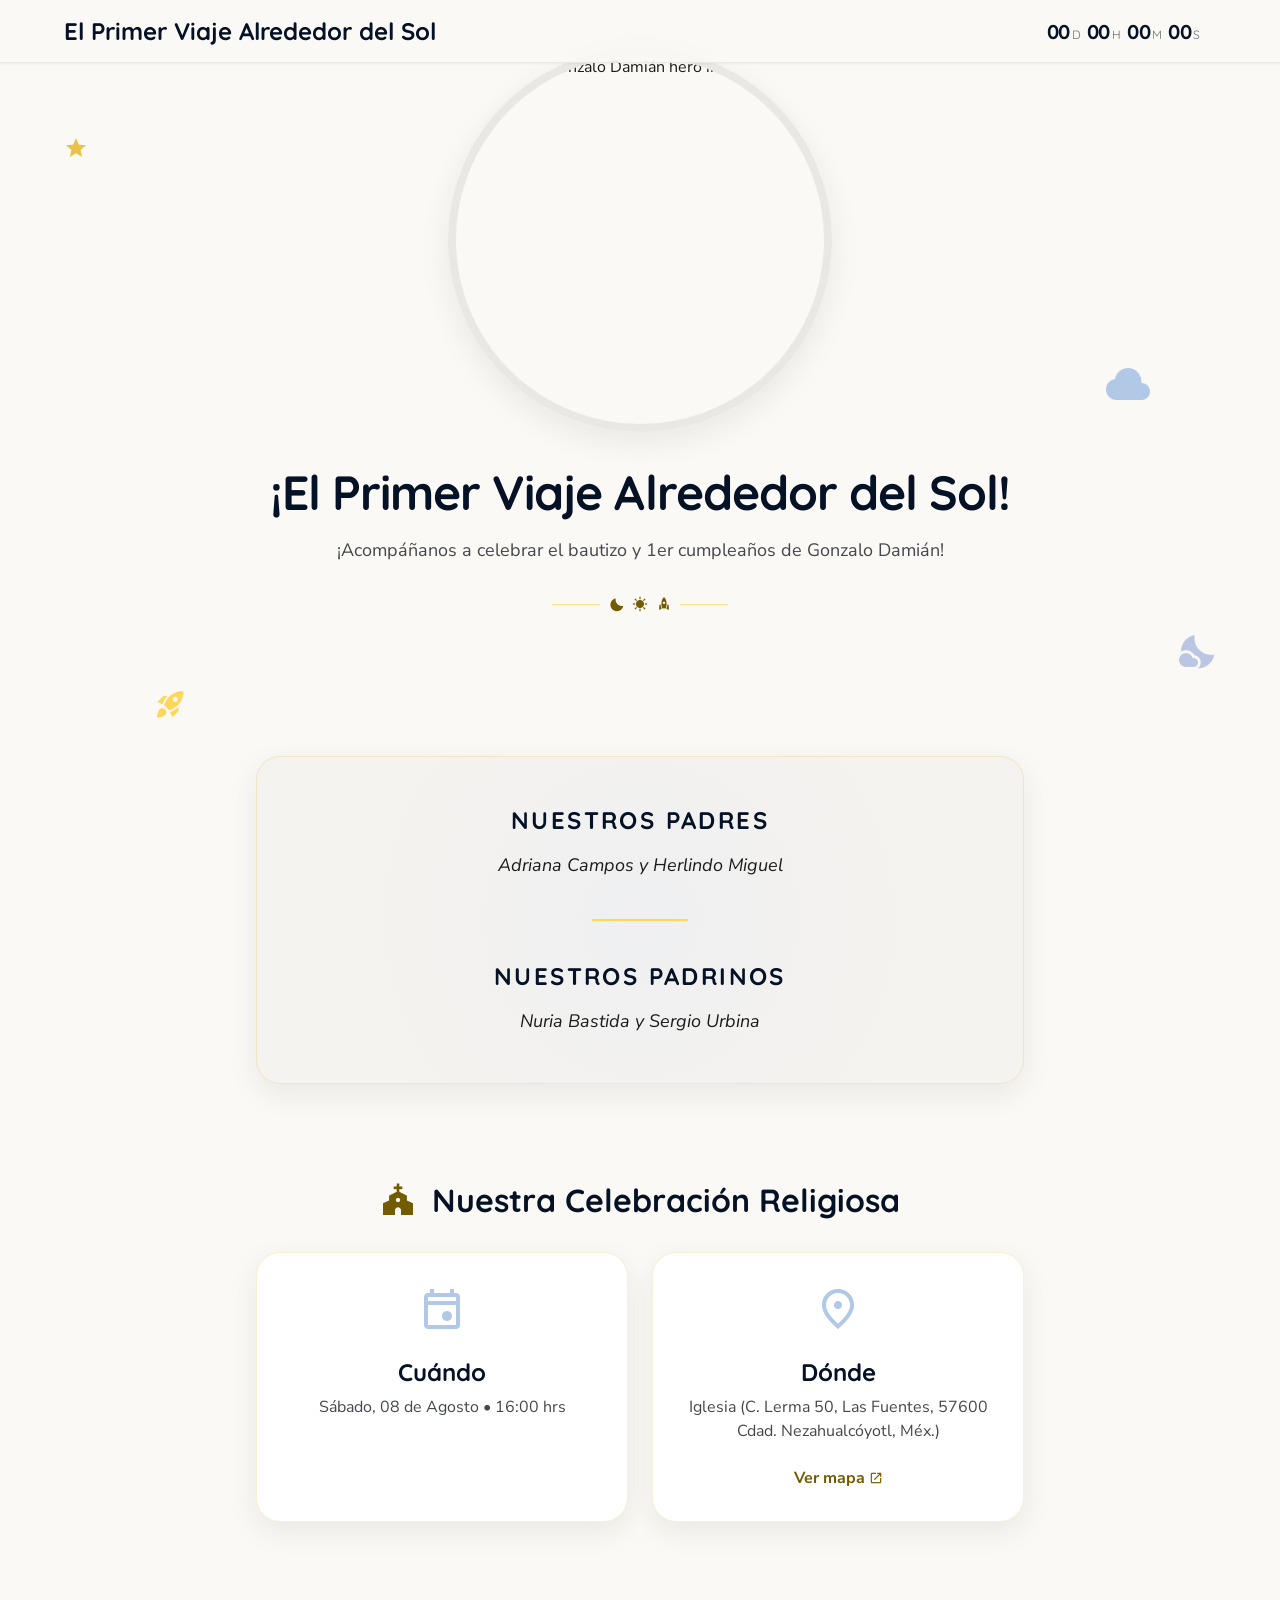
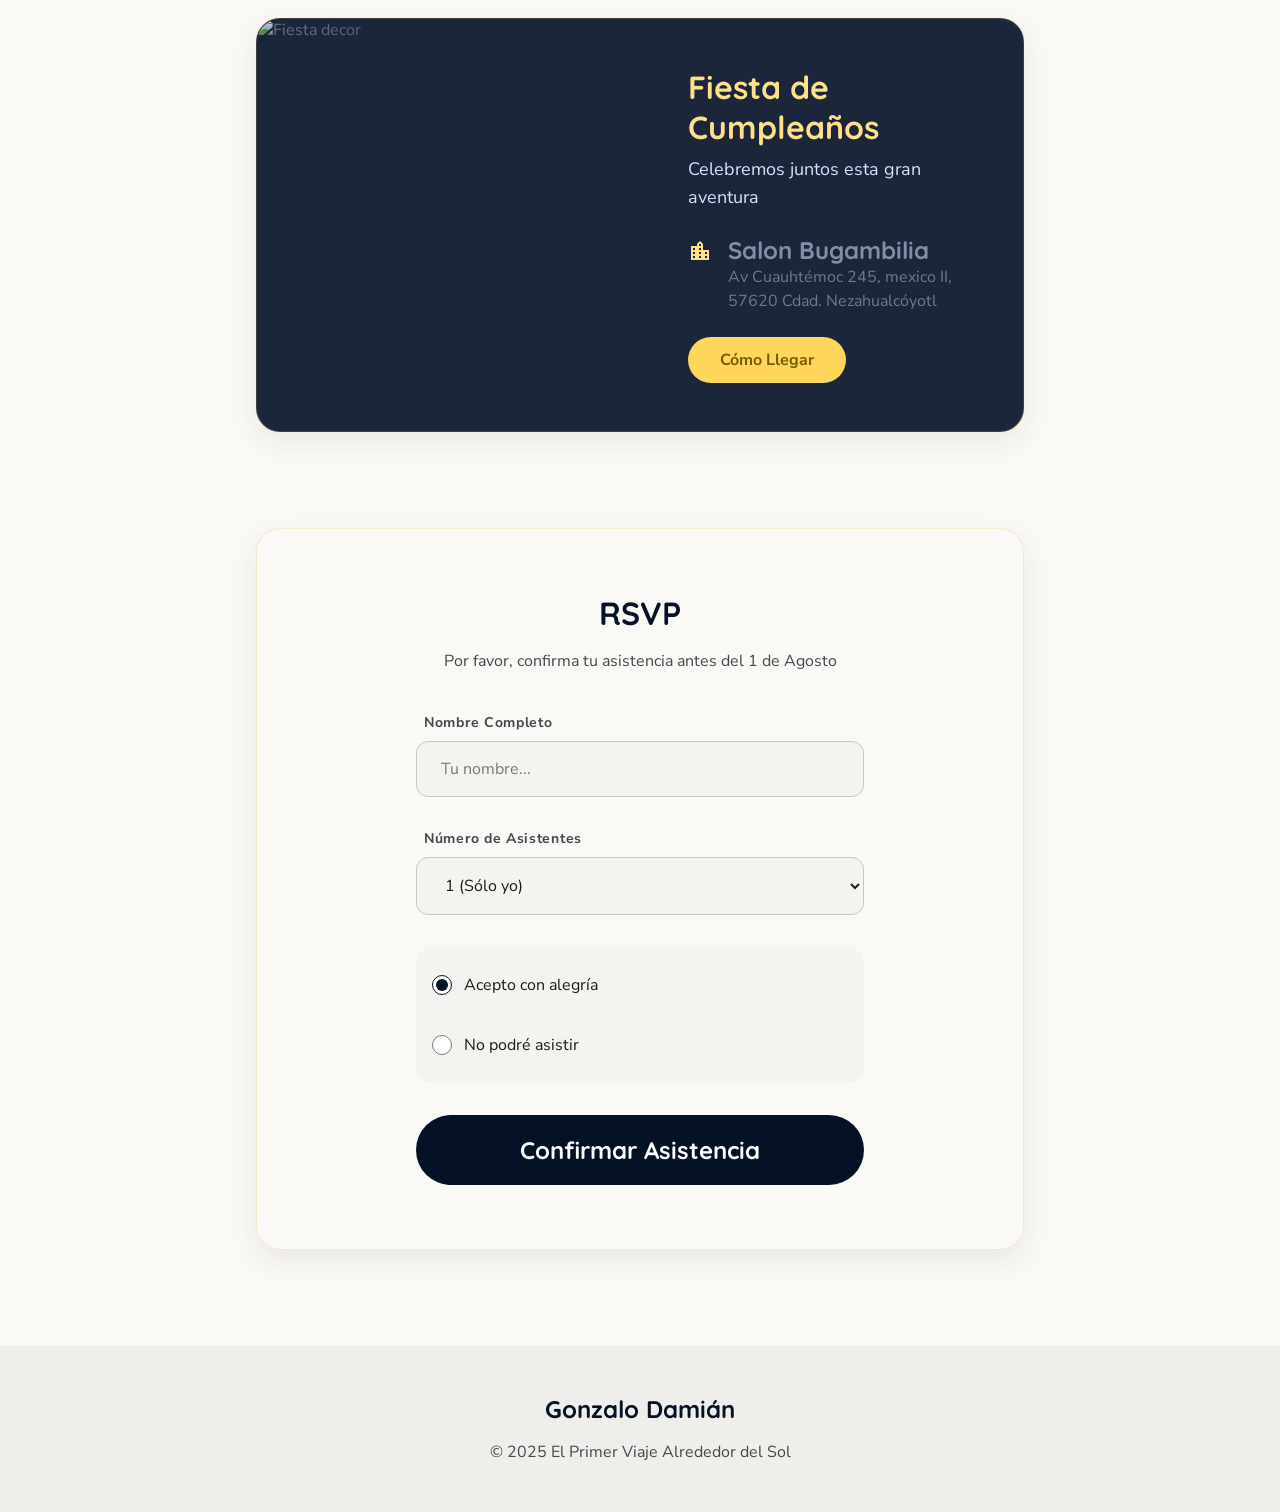
==== design/code.html @ 078d6db0 "Phase 1" ====
<!DOCTYPE html><html class="light" lang="es" style=""><head>
<meta charset="utf-8">
<meta content="width=device-width, initial-scale=1.0" name="viewport">
<title>El Primer Viaje Alrededor del Sol - Gonzalo Damián</title>
<!-- Fonts -->
<link href="https://fonts.googleapis.com" rel="preconnect">
<link crossorigin="" href="https://fonts.gstatic.com" rel="preconnect">
<link href="https://fonts.googleapis.com/css2?family=Quicksand:wght@300..700&amp;family=Nunito+Sans:ital,opsz,wght@0,6..12,200..1000;1,6..12,200..1000&amp;display=swap" rel="stylesheet">
<link href="https://fonts.googleapis.com/css2?family=Material+Symbols+Outlined:wght,FILL@100..700,0..1&amp;display=swap" rel="stylesheet">
<style class="">:root {--color-error: #ba1a1a; --color-on-tertiary-container: #798fab; --color-on-tertiary: #ffffff; --color-on-secondary-container: #745c00; --color-surface: #fbf9f5; --color-on-surface: #1b1c1a; --color-surface-variant: #e4e2de; --color-background: #fbf9f5; --color-surface-tint: #545e76; --color-on-tertiary-fixed-variant: #334861; --color-on-secondary-fixed-variant: #574500; --color-surface-container-lowest: #ffffff; --color-surface-bright: #fbf9f5; --color-secondary: #735c00; --color-surface-container-highest: #e4e2de; --color-surface-container-high: #eae8e4; --color-primary-fixed-dim: #bbc6e2; --color-outline: #75777d; --color-on-primary-container: #828da7; --color-outline-variant: #c5c6cd; --color-on-primary-fixed: #101b30; --color-on-primary: #ffffff; --color-inverse-primary: #bbc6e2; --color-on-secondary-fixed: #241a00; --color-on-secondary: #ffffff; --color-error-container: #ffdad6; --color-primary-fixed: #d7e2ff; --color-surface-container-low: #f5f3ef; --color-inverse-surface: #30312e; --color-secondary-fixed-dim: #e9c349; --color-on-primary-fixed-variant: #3c475d; --color-on-error: #ffffff; --color-surface-container: #efeeea; --color-on-error-container: #93000a; --color-on-background: #1b1c1a; --color-tertiary-container: #0f273f; --color-on-tertiary-fixed: #031d34; --color-on-surface-variant: #45474d; --color-inverse-on-surface: #f2f0ed; --color-surface-dim: #dbdad6; --color-primary: #051125; --color-secondary-fixed: #ffe088; --color-tertiary-fixed-dim: #b2c8e7; --color-tertiary-fixed: #d1e4ff; --color-tertiary: #001225; --color-secondary-container: #fed65b; --color-primary-container: #1b263b; --radius-default: 0.25rem; --radius-lg: 0.5rem; --radius-xl: 0.75rem; --radius-full: 9999px; --spacing-unit: 8px; --spacing-stack-gap: 16px; --spacing-gutter: 24px; --spacing-container-padding-mobile: 24px; --spacing-container-padding-desktop: 64px; --font-label-md: "Nunito Sans", sans-serif; --font-headline-md: "Quicksand", sans-serif; --font-headline-sm: "Quicksand", sans-serif; --font-body-md: "Nunito Sans", sans-serif; --font-body-lg: "Nunito Sans", sans-serif; --font-headline-lg-mobile: "Quicksand", sans-serif; --font-headline-lg: "Quicksand", sans-serif; } * { box-sizing: border-box; margin: 0; padding: 0; } body { background-color: var(--color-background); color: var(--color-on-background); font-family: var(--font-body-md); overflow-x: hidden; -webkit-font-smoothing: antialiased; } ::selection { background-color: var(--color-primary-fixed); color: var(--color-on-primary-fixed); } .material-symbols-outlined { font-variation-settings: 'FILL' 0, 'wght' 400, 'GRAD' 0, 'opsz' 24; display: inline-block; } h1, h2, h3, .font-headline-lg, .font-headline-md, .font-headline-sm { font-family: var(--font-headline-lg); font-weight: 700; } .text-primary { color: var(--color-primary); } .text-secondary { color: var(--color-secondary); } .text-on-surface-variant { color: var(--color-on-surface-variant); } .text-on-surface { color: var(--color-on-surface); } .font-label-md { font-family: var(--font-label-md); font-weight: 700; font-size: 14px; line-height: 20px; letter-spacing: 0.05em; } .font-body-lg { font-size: 18px; line-height: 28px; } .font-body-md { font-size: 16px; line-height: 24px; } .container { max-w: 7xl; margin: 0 auto; padding: 0 var(--spacing-container-padding-mobile); } @media (min-width: 768px) { .container { padding: 0 var(--spacing-container-padding-desktop); } } .max-w-4xl { max-width: 56rem; margin: 0 auto; } nav { position: fixed; top: 0; width: 100%; z-index: 50; background-color: rgba(251, 249, 245, 0.8); backdrop-filter: blur(12px); border-bottom: 1px solid rgba(197, 198, 205, 0.3); box-shadow: 0 1px 2px 0 rgba(0, 0, 0, 0.05); } .nav-content { display: flex; flex-direction: column; justify-content: space-between; align-items: center; padding: 12px 16px; gap: 12px; } @media (min-width: 768px) { .nav-content { flex-direction: row; padding: 16px var(--spacing-container-padding-desktop); } } .nav-title { font-size: 16px; text-align: center; width: 100%; white-space: nowrap; overflow: hidden; text-overflow: ellipsis; } @media (min-width: 768px) { .nav-title { font-size: 24px; text-align: left; width: auto; } } .nav-actions { display: flex; align-items: center; justify-content: center; width: 100%; gap: 16px; } @media (min-width: 768px) { .nav-actions { width: auto; justify-content: flex-end; } } #compact-timer { display: flex; align-items: center; gap: 6px; color: var(--color-primary); font-family: var(--font-headline-md); letter-spacing: -0.02em; } @media (min-width: 768px) #compact-timer { gap: 12px; } .timer-unit { display: flex; align-items: baseline; gap: 2px; } .timer-num { font-size: 16px; font-weight: 700; } .timer-label { font-size: 10px; text-transform: uppercase; opacity: 0.6; } @media (min-width: 768px) { .timer-num { font-size: 20px; } .timer-label { font-size: 12px; } } .btn-confirm { background-color: var(--color-primary); color: var(--color-on-primary); padding: 8px 16px; border-radius: var(--radius-full); text-decoration: none; font-size: 11px; transition: all 0.2s; cursor: pointer; border: none; display: inline-flex; align-items: center; justify-content: center; white-space: nowrap; } .btn-confirm:hover { opacity: 0.9; } .btn-confirm:active { transform: scale(0.95); } @media (min-width: 768px) { .btn-confirm { padding: 8px 24px; font-size: 14px; } } main { position: relative; z-index: 10; padding-top: 112px; padding-bottom: 64px; display: flex; flex-direction: column; gap: 64px; } @media (min-width: 768px) { main { padding-top: 96px; gap: 96px; } } .decor-container { position: fixed; inset: 0; pointer-events: none; z-index: 0; overflow: hidden; } .star-float { position: absolute; animation: float 6s ease-in-out infinite; } @keyframes float { 0%, 100% { transform: translateY(0px) rotate(0deg); } 50% { transform: translateY(-20px) rotate(10deg); } } .stagger-1 { animation-delay: 0s; } .stagger-2 { animation-delay: 2s; } .stagger-3 { animation-delay: 4s; } .invitation-card { border: 1px solid rgba(212, 175, 55, 0.2); box-shadow: 0 10px 30px rgba(27, 38, 59, 0.08); border-radius: 24px; } .watercolor-wash { position: absolute; inset: 0; background-image: radial-gradient(circle at 50% 50%, rgba(215, 226, 255, 0.2) 0%, transparent 70%); pointer-events: none; } #hero { display: flex; flex-direction: column; align-items: center; text-align: center; gap: 24px; padding: 32px 0; } @media (min-width: 768px) { #hero { gap: 32px; padding: 48px 0; } } .hero-image { position: relative; width: 224px; height: 224px; border-radius: var(--radius-full); overflow: hidden; border: 6px solid var(--color-surface-container-high); } @media (min-width: 768px) { .hero-image { width: 384px; height: 384px; border-width: 8px; } } .hero-image img { width: 100%; height: 100%; object-fit: cover; } .hero-text { display: flex; flex-direction: column; gap: 12px; padding: 0 8px; } @media (min-width: 768px) { .hero-text { gap: 16px; } } .hero-title { font-size: 32px; line-height: 40px; letter-spacing: -0.02em; } @media (min-width: 768px) { .hero-title { font-size: 48px; line-height: 56px; } } .hero-subtitle { max-width: 42rem; margin: 0 auto; } .hero-divider { display: flex; align-items: center; gap: 8px; color: var(--color-secondary); } .divider-line { width: 32px; height: 1px; background-color: var(--color-secondary-fixed); } @media (min-width: 768px) { .divider-line { width: 48px; } } #honor { background-color: var(--color-surface-container-low); padding: 32px; text-align: center; position: relative; overflow: hidden; display: flex; flex-direction: column; gap: 32px; } @media (min-width: 768px) { #honor { padding: 48px; gap: 40px; } } .honor-content { position: relative; z-index: 10; display: flex; flex-direction: column; gap: 32px; } @media (min-width: 768px) { .honor-content { gap: 40px; } } .honor-group { display: flex; flex-direction: column; gap: 12px; } @media (min-width: 768px) { .honor-group { gap: 16px; } } .honor-title { font-size: 20px; text-transform: uppercase; letter-spacing: 0.1em; color: var(--color-primary); } @media (min-width: 768px) { .honor-title { font-size: 24px; } } .honor-names { font-style: italic; } .honor-separator { width: 64px; height: 2px; background-color: var(--color-secondary-container); margin: 0 auto; border-radius: var(--radius-full); } @media (min-width: 768px) { .honor-separator { width: 96px; } } #bautismo { display: flex; flex-direction: column; gap: 24px; } @media (min-width: 768px) { #bautismo { gap: 32px; } } .section-header { display: flex; flex-direction: column; align-items: center; justify-content: center; gap: 8px; text-align: center; } @media (min-width: 768px) { .section-header { flex-direction: row; gap: 16px; } } .section-header h2 { font-size: 24px; color: var(--color-primary); } @media (min-width: 768px) { .section-header h2 { font-size: 32px; } } .cards-grid { display: grid; gap: 16px; } @media (min-width: 768px) { .cards-grid { grid-template-columns: repeat(2, 1fr); gap: var(--spacing-gutter); } } .event-card { background-color: #fff; padding: 24px; display: flex; flex-direction: column; align-items: center; text-align: center; gap: 16px; } @media (min-width: 768px) { .event-card { padding: 32px; gap: 24px; } } .event-icon { font-size: 36px; color: var(--color-tertiary-fixed-dim); } @media (min-width: 768px) { .event-icon { font-size: 48px; } } .event-details { display: flex; flex-direction: column; gap: 8px; } .event-title { font-size: 18px; color: var(--color-primary); } @media (min-width: 768px) { .event-title { font-size: 24px; } } .event-link { color: var(--color-secondary); font-weight: 700; text-decoration: none; display: inline-flex; align-items: center; gap: 4px; font-size: 14px; } .event-link:hover { text-decoration: underline; } @media (min-width: 768px) { .event-link { font-size: 16px; } } #fiesta { background-color: var(--color-primary-container); color: var(--color-on-primary-container); display: flex; flex-direction: column; min-height: 400px; overflow: hidden; } @media (min-width: 768px) { #fiesta { flex-direction: row; } } .party-image-container { width: 100%; min-height: 250px; position: relative; } @media (min-width: 768px) { .party-image-container { width: 50%; min-height: 300px; } } .party-image { position: absolute; inset: 0; width: 100%; height: 100%; object-fit: cover; opacity: 0.8; } .party-gradient { position: absolute; inset: 0; background: linear-gradient(to top, var(--color-primary-container), transparent); } @media (min-width: 768px) { .party-gradient { background: linear-gradient(to right, transparent, var(--color-primary-container)); } } .party-content { width: 100%; padding: 32px; display: flex; flex-direction: column; justify-content: center; gap: 24px; } @media (min-width: 768px) { .party-content { width: 50%; padding: 48px; } } .party-header { display: flex; flex-direction: column; gap: 8px; } .party-title { color: var(--color-secondary-fixed); font-size: 24px; } @media (min-width: 768px) { .party-title { font-size: 32px; } } .party-subtitle { color: var(--color-primary-fixed); } .party-location { display: flex; align-items: flex-start; gap: 16px; } .party-location-icon { margin-top: 4px; color: var(--color-secondary-fixed); } .party-location-name { font-size: 18px; font-family: var(--font-headline-sm); font-weight: 700; } @media (min-width: 768px) { .party-location-name { font-size: 24px; } } .party-location-address { font-size: 14px; opacity: 0.8; } @media (min-width: 768px) { .party-location-address { font-size: 16px; } } .btn-party { background-color: var(--color-secondary-container); color: var(--color-on-secondary-container); padding: 12px 24px; border-radius: var(--radius-full); font-family: var(--font-label-md); font-weight: 700; font-size: 14px; border: none; cursor: pointer; align-self: flex-start; transition: transform 0.2s; } @media (min-width: 768px) { .btn-party { padding: 12px 32px; } } .btn-party:hover { transform: scale(1.05); } #rsvp { background-color: var(--color-surface); padding: 24px; display: flex; flex-direction: column; gap: 32px; position: relative; } @media (min-width: 768px) { #rsvp { padding: 64px; gap: 40px; } } .rsvp-header { text-align: center; display: flex; flex-direction: column; gap: 12px; } @media (min-width: 768px) { .rsvp-header { gap: 16px; } } .rsvp-title { font-size: 24px; color: var(--color-primary); } @media (min-width: 768px) { .rsvp-title { font-size: 32px; } } .rsvp-form { max-width: 28rem; margin: 0 auto; width: 100%; display: flex; flex-direction: column; gap: 24px; } @media (min-width: 768px) { .rsvp-form { gap: 32px; } } .form-group { display: flex; flex-direction: column; gap: 8px; } .form-label { margin-left: 8px; color: var(--color-on-surface-variant); } .form-input, .form-select { width: 100%; background-color: var(--color-surface-container-low); border: 1px solid var(--color-outline-variant); border-radius: var(--radius-xl); padding: 12px 16px; min-height: 44px; font-family: inherit; font-size: 14px; outline: none; transition: all 0.2s; color: var(--color-on-surface); } @media (min-width: 768px) { .form-input, .form-select { padding: 16px 24px; font-size: 16px; } } .form-input:focus, .form-select:focus { border-color: transparent; box-shadow: 0 0 0 2px var(--color-primary); } .form-input::placeholder { color: var(--color-outline); } .radio-group { display: flex; flex-direction: column; gap: 12px; padding: 16px; background-color: var(--color-surface-container-low); border-radius: 16px; } @media (min-width: 768px) { .radio-group { gap: 16px; } } .radio-label { display: flex; align-items: center; gap: 12px; cursor: pointer; min-height: 44px; } .radio-input { width: 20px; height: 20px; accent-color: var(--color-primary); } .radio-text { color: var(--color-on-surface); transition: color 0.2s; } .radio-label:hover .radio-text { color: var(--color-primary); } .btn-submit { width: 100%; background-color: var(--color-primary); color: var(--color-on-primary); padding: 16px; min-height: 44px; border-radius: var(--radius-full); font-family: var(--font-headline-sm); font-weight: 700; font-size: 18px; border: none; cursor: pointer; transition: all 0.2s; } @media (min-width: 768px) { .btn-submit { padding: 20px; font-size: 24px; } } .btn-submit:hover { box-shadow: 0 10px 15px -3px rgba(0, 0, 0, 0.1), 0 4px 6px -2px rgba(0, 0, 0, 0.05); transform: translateY(-4px); } .btn-submit:active { transform: scale(0.95); } footer { width: 100%; padding: 32px var(--spacing-container-padding-mobile); margin-top: 64px; background-color: var(--color-surface-container); display: flex; flex-direction: column; align-items: center; gap: var(--spacing-stack-gap); } @media (min-width: 768px) { footer { padding: 48px var(--spacing-container-padding-desktop); margin-top: 96px; } } .footer-title { font-size: 20px; color: var(--color-primary); } @media (min-width: 768px) { .footer-title { font-size: 24px; } } .footer-text { color: var(--color-on-surface-variant); text-align: center; } .rsvp-response { display: flex; flex-direction: column; align-items: center; text-align: center; gap: 24px; padding: 32px 0; } .rsvp-response-icon-container { position: relative; } .rsvp-response-icon { font-size: 96px; color: var(--color-primary-fixed-dim); } .rsvp-response-check { position: absolute; bottom: -8px; right: -8px; background-color: var(--color-secondary-container); border-radius: 50%; padding: 8px; border: 4px solid var(--color-surface); box-shadow: 0 1px 2px rgba(0,0,0,0.05); display: flex; } .rsvp-response-title { color: var(--color-primary); font-size: 32px; } .rsvp-response-text { color: var(--color-on-surface-variant); max-width: 28rem; margin: 0 auto; } .rsvp-miss-icon-wrapper { width: 96px; height: 96px; background-color: rgba(178, 200, 231, 0.2); border-radius: 50%; display: flex; align-items: center; justify-content: center; } .rsvp-miss-icon { font-size: 60px; color: var(--color-tertiary-fixed-dim); }.btn-secondary { background-color: var(--color-secondary-container); color: var(--color-on-secondary-container); padding: 12px 24px; border-radius: var(--radius-full); font-family: var(--font-label-md); font-weight: 700; font-size: 14px; border: none; cursor: pointer; align-self: flex-start; transition: transform 0.2s; display: inline-flex; align-items: center; justify-content: center; text-decoration: none; } .btn-secondary:hover { transform: scale(1.05); opacity: 0.9; } @media (min-width: 768px) { .btn-secondary { padding: 12px 32px; font-size: 16px; } }</style>
</head>
<body>
<!-- Top Navigation Shell -->
<nav>
<div class="container nav-content">
<span class="nav-title font-headline-sm text-primary">El Primer Viaje Alrededor del Sol</span>
<div class="nav-actions">
<!-- Compact Countdown Timer in Header -->
<div id="compact-timer">
<div class="timer-unit">
<span class="timer-num" id="days">00</span><span class="timer-label">d</span>
</div>
<div class="timer-unit">
<span class="timer-num" id="hours">00</span><span class="timer-label">h</span>
</div>
<div class="timer-unit">
<span class="timer-num" id="minutes">00</span><span class="timer-label">m</span>
</div>
<div class="timer-unit">
<span class="timer-num" id="seconds">00</span><span class="timer-label">s</span>
</div>
</div>
<div>

</div>
</div>
</div>
</nav>
<!-- Floating Decor Elements -->
<div class="decor-container">
<span class="material-symbols-outlined star-float stagger-1" style="font-variation-settings: 'FILL' 1; color: var(--color-secondary-fixed-dim); font-size: 24px; top: 15%; left: 5%;">star</span>
<span class="material-symbols-outlined star-float stagger-2" style="font-variation-settings: 'FILL' 1; color: var(--color-tertiary-fixed-dim); font-size: 48px; top: 40%; right: 10%;">cloud</span>
<span class="material-symbols-outlined star-float stagger-3" style="font-variation-settings: 'FILL' 1; color: var(--color-secondary-container); font-size: 32px; bottom: 20%; left: 12%;">rocket_launch</span>
<span class="material-symbols-outlined star-float stagger-1" style="font-variation-settings: 'FILL' 1; color: var(--color-primary-fixed-dim); font-size: 40px; top: 70%; right: 5%;">nights_stay</span>
</div>
<main class="container max-w-4xl">
<!-- Hero Section -->
<section id="hero">
<div class="hero-image invitation-card">
<img alt="Gonzalo Damián hero image" src="https://lh3.googleusercontent.com/aida/[base64]">
</div>
<div class="hero-text">
<h1 class="hero-title text-primary">¡El Primer Viaje Alrededor del Sol!</h1>
<p class="hero-subtitle font-body-lg text-on-surface-variant">¡Acompáñanos a celebrar el bautizo y 1er cumpleaños de Gonzalo Damián!</p>
</div>
<div class="hero-divider">
<span class="divider-line"></span>
<span class="material-symbols-outlined" style="font-variation-settings: 'FILL' 1; font-size: 16px;">bedtime</span>
<span class="material-symbols-outlined" style="font-variation-settings: 'FILL' 1; font-size: 16px;">sunny</span>
<span class="material-symbols-outlined" style="font-variation-settings: 'FILL' 1; font-size: 16px;">rocket</span>
<span class="divider-line"></span>
</div>
</section>
<!-- Honor Section -->
<section class="invitation-card" id="honor">
<div class="watercolor-wash"></div>
<div class="honor-content">
<div class="honor-group">
<h2 class="honor-title font-headline-sm">Nuestros Padres</h2>
<p class="honor-names font-body-lg text-on-surface">Adriana Campos y Herlindo Miguel</p>
</div>
<div class="honor-separator"></div>
<div class="honor-group">
<h2 class="honor-title font-headline-sm">Nuestros Padrinos</h2>
<p class="honor-names font-body-lg text-on-surface">Nuria Bastida y Sergio Urbina</p>
</div>
</div>
</section>
<!-- Baptism Section -->
<section id="bautismo">
<div class="section-header">
<span class="material-symbols-outlined text-secondary" style="font-variation-settings: 'FILL' 1; font-size: 36px;">church</span>
<h2 class="font-headline-md">Nuestra Celebración Religiosa</h2>
</div>
<div class="cards-grid">
<div class="event-card invitation-card">
<span class="material-symbols-outlined event-icon">event</span>
<div class="event-details">
<h3 class="event-title font-headline-sm">Cuándo</h3>
<p class="font-body-md text-on-surface-variant">Sábado, 08 de Agosto • 16:00 hrs</p>
</div>
</div>
<div class="event-card invitation-card">
<span class="material-symbols-outlined event-icon">location_on</span>
<div class="event-details">
<h3 class="event-title font-headline-sm">Dónde</h3>
<p class="font-body-md text-on-surface-variant">Iglesia (C. Lerma 50, Las Fuentes, 57600 Cdad. Nezahualcóyotl, Méx.)</p>
</div>
<a class="event-link" href="https://maps.google.com" target="_blank">Ver mapa <span class="material-symbols-outlined" style="font-size: 14px;">open_in_new</span></a>
</div>
</div>
</section>
<!-- Party Section -->
<section class="invitation-card" id="fiesta">
<div class="party-image-container">
<img alt="Fiesta decor" class="party-image" src="https://lh3.googleusercontent.com/aida-public/[base64]">
<div class="party-gradient"></div>
</div>
<div class="party-content">
<div class="party-header">
<h2 class="party-title font-headline-md">Fiesta de Cumpleaños</h2>
<p class="party-subtitle font-body-lg">Celebremos juntos esta gran aventura</p>
</div>
<div class="party-location">
<span class="material-symbols-outlined party-location-icon">location_city</span>
<div>
<p class="party-location-name">Salon Bugambilia</p>
<p class="party-location-address font-body-md">Av Cuauhtémoc 245, mexico II, 57620 Cdad. Nezahualcóyotl</p>
</div>
</div>
<button class="btn-secondary" onclick="window.open('https://maps.google.com')">Cómo Llegar</button>
</div>
</section>
<!-- RSVP Section -->
<section class="invitation-card" id="rsvp">
<div class="rsvp-header">
<h2 class="rsvp-title font-headline-md">RSVP</h2>
<p class="font-body-md text-on-surface-variant">Por favor, confirma tu asistencia antes del 1 de Agosto</p>
</div>
<form class="rsvp-form" id="rsvp-form">
<div class="form-group">
<label class="form-label font-label-md">Nombre Completo</label>
<input class="form-input" placeholder="Tu nombre..." required="" type="text">
</div>
<div class="form-group">
<label class="form-label font-label-md">Número de Asistentes</label>
<select class="form-select">
<option>1 (Sólo yo)</option>
<option>2 Personas</option>
<option>3 Personas</option>
<option>4 Personas</option>
<option>5+ Personas</option>
</select>
</div>
<div class="radio-group">
<label class="radio-label">
<input checked="" class="radio-input" id="assist-yes" name="assist" type="radio">
<span class="radio-text font-body-md">Acepto con alegría</span>
</label>
<label class="radio-label">
<input class="radio-input" id="assist-no" name="assist" type="radio">
<span class="radio-text font-body-md">No podré asistir</span>
</label>
</div>
<button class="btn-submit" type="submit">Confirmar Asistencia</button>
</form>
</section>
</main>
<!-- Footer Shell -->
<footer>
<span class="footer-title font-headline-sm">Gonzalo Damián</span>
<p class="footer-text font-body-md">© 2025 El Primer Viaje Alrededor del Sol</p>
</footer>
<script>
        // Smooth scrolling for navigation links
        document.querySelectorAll('nav a[href^="#"]').forEach(anchor => {
            anchor.addEventListener('click', function (e) {
                const href = this.getAttribute('href');
                if (href !== '#') {
                    e.preventDefault();
                    document.querySelector(href).scrollIntoView({
                        behavior: 'smooth'
                    });
                }
            });
        });
    </script>
<script>
        document.addEventListener('DOMContentLoaded', () => {
            const targetDate = new Date('August 8, 2025 16:00:00').getTime();
            const daysEl = document.getElementById('days');
            const hoursEl = document.getElementById('hours');
            const minutesEl = document.getElementById('minutes');
            const secondsEl = document.getElementById('seconds');
            const timerContainer = document.getElementById('compact-timer');

            function updateCountdown() {
                const now = new Date().getTime();
                const distance = targetDate - now;

                if (distance < 0) {
                    clearInterval(timerInterval);
                    timerContainer.innerHTML = '<span style="font-size: 18px; font-weight: bold;">¡Llegó el día!</span>';
                    return;
                }

                const days = Math.floor(distance / (1000 * 60 * 60 * 24));
                const hours = Math.floor((distance % (1000 * 60 * 60 * 24)) / (1000 * 60 * 60));
                const minutes = Math.floor((distance % (1000 * 60 * 60)) / (1000 * 60));
                const seconds = Math.floor((distance % (1000 * 60)) / 1000);

                daysEl.innerText = days.toString().padStart(2, '0');
                hoursEl.innerText = hours.toString().padStart(2, '0');
                minutesEl.innerText = minutes.toString().padStart(2, '0');
                secondsEl.innerText = seconds.toString().padStart(2, '0');
            }

            updateCountdown();
            const timerInterval = setInterval(updateCountdown, 1000);
        });
    </script>
<script>
        document.getElementById('rsvp-form').addEventListener('submit', function(e) {
            e.preventDefault();
            const isAttending = document.getElementById('assist-yes').checked;
            const rsvpSection = document.getElementById('rsvp');

            if (isAttending) {
                rsvpSection.innerHTML = `
                    <div class="rsvp-response" style="animation: bounce 1s ease-in-out;">
                        <div class="rsvp-response-icon-container">
                            <span class="material-symbols-outlined rsvp-response-icon" style="font-variation-settings: 'FILL' 1;">nights_stay</span>
                            <div class="rsvp-response-check">
                                <span class="material-symbols-outlined" style="color: var(--color-on-secondary-container); font-weight: bold;">check</span>
                            </div>
                        </div>
                        <div style="display: flex; flex-direction: column; gap: 16px;">
                            <h2 class="rsvp-response-title font-headline-md">¡Confirmado!</h2>
                            <p class="rsvp-response-text font-body-lg">¡Estamos en la luna! Nos vemos bajo las estrellas para celebrar el bautizo y el primer añito de Gonzalo.</p>
                        </div>
                        <div style="display: flex; align-items: center; gap: 8px; color: var(--color-secondary); padding-top: 16px;">
                            <span style="width: 32px; height: 1px; background-color: var(--color-secondary-fixed);"></span>
                            <span class="material-symbols-outlined" style="font-variation-settings: 'FILL' 1; font-size: 14px;">rocket_launch</span>
                            <span style="width: 32px; height: 1px; background-color: var(--color-secondary-fixed);"></span>
                        </div>
                    </div>`;
            } else {
                rsvpSection.innerHTML = `
                    <div class="rsvp-response">
                        <div class="rsvp-miss-icon-wrapper">
                            <span class="material-symbols-outlined rsvp-miss-icon" style="font-variation-settings: 'FILL' 1;">nights_stay</span>
                        </div>
                        <div style="display: flex; flex-direction: column; gap: 16px;">
                            <h3 class="rsvp-response-title font-headline-md">¡Te extrañaremos!</h3>
                            <p class="rsvp-response-text font-body-lg">
                              Lamentamos que no puedas acompañar a Gonzalo en su primer viaje alrededor del sol, pero te sentiremos cerca. ¡Gracias por avisarnos!
                            </p>
                        </div>
                        <div style="padding-top: 16px;">
                            <div style="width: 64px; height: 2px; background-color: var(--color-secondary-fixed); margin: 0 auto; border-radius: var(--radius-full);"></div>
                        </div>
                    </div>`;
            }
            
            rsvpSection.scrollIntoView({ behavior: 'smooth', block: 'center' });
        });
    </script>








</body></html>
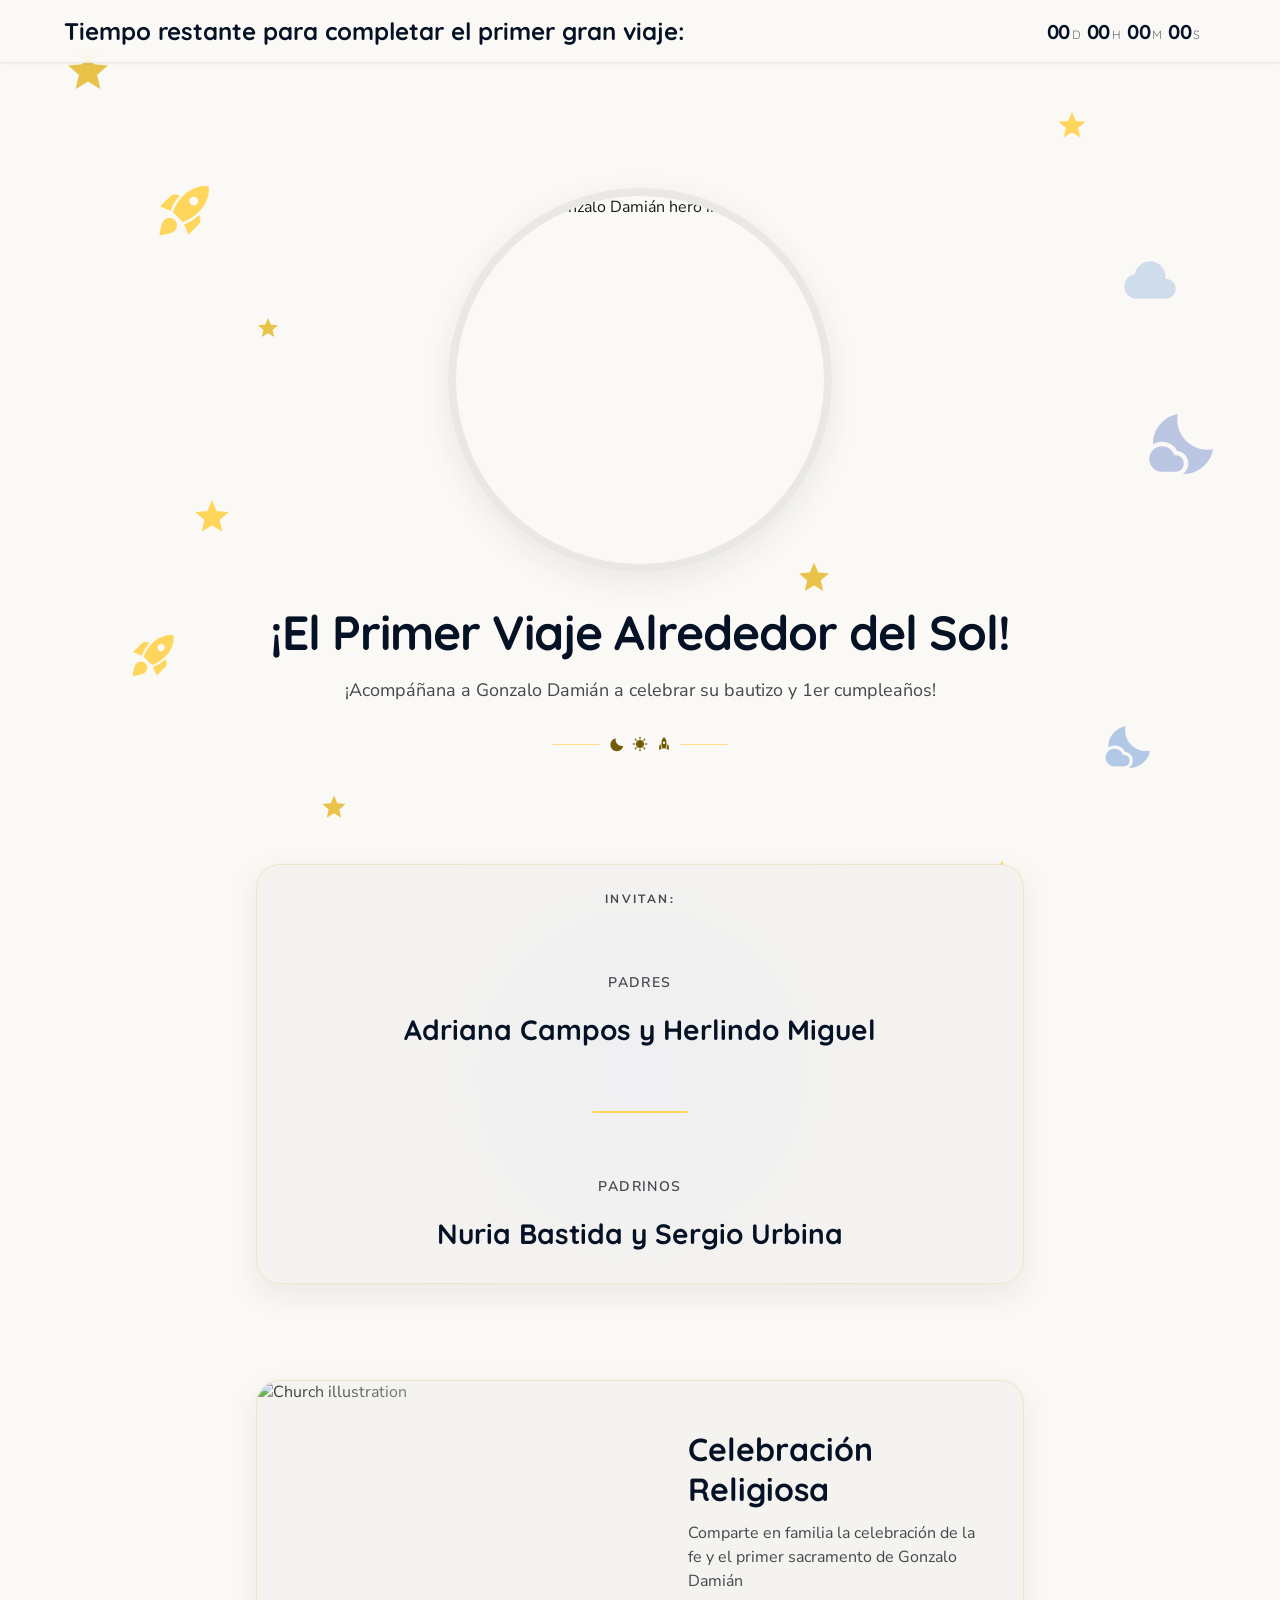
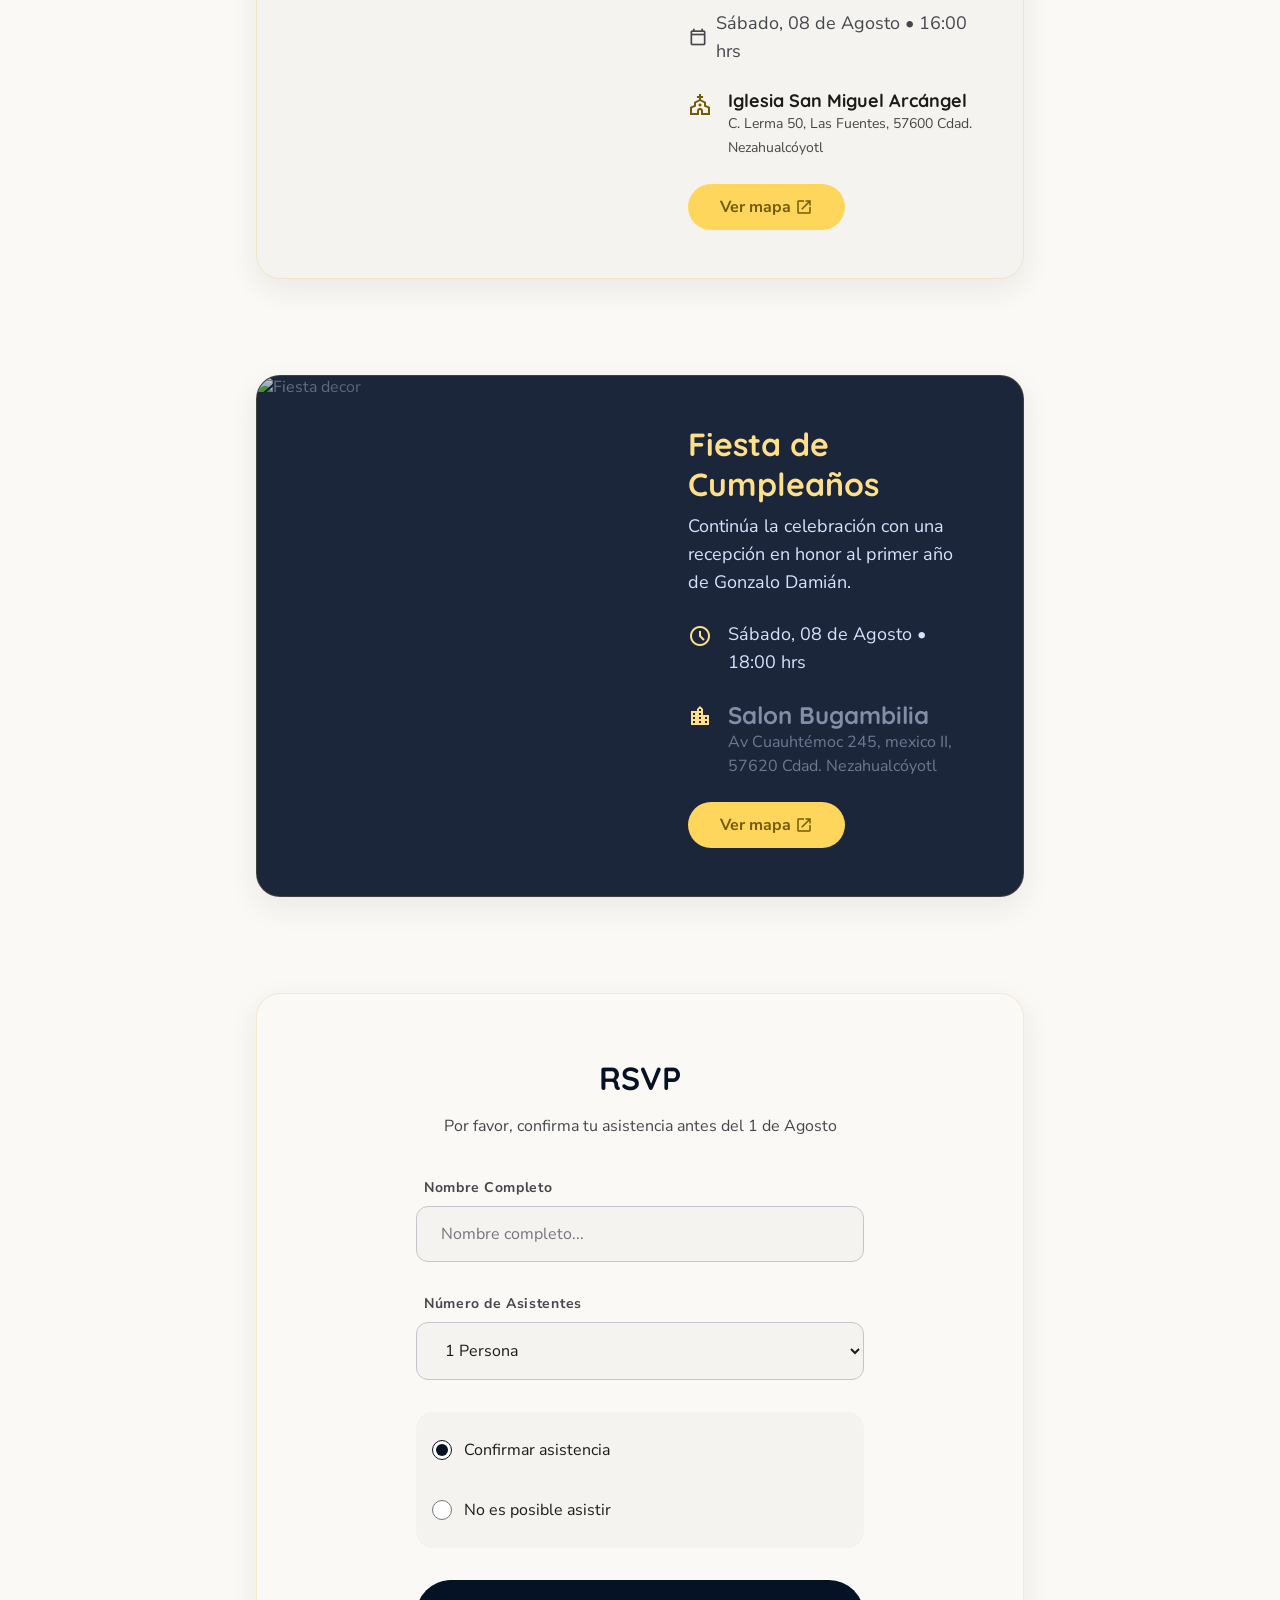
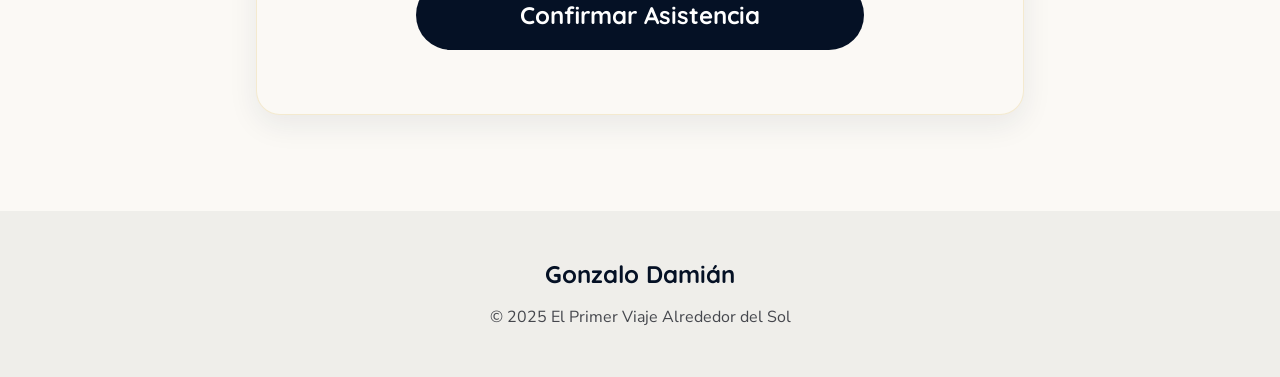
==== commit a56b6aa0: "Fix typo in README, update venue name, and refine color palette to vivid gold" ====
--- a/design/code.html
+++ b/design/code.html
@@ -7,13 +7,13 @@
 <link crossorigin="" href="https://fonts.gstatic.com" rel="preconnect">
 <link href="https://fonts.googleapis.com/css2?family=Quicksand:wght@300..700&amp;family=Nunito+Sans:ital,opsz,wght@0,6..12,200..1000;1,6..12,200..1000&amp;display=swap" rel="stylesheet">
 <link href="https://fonts.googleapis.com/css2?family=Material+Symbols+Outlined:wght,FILL@100..700,0..1&amp;display=swap" rel="stylesheet">
-<style class="">:root {--color-error: #ba1a1a; --color-on-tertiary-container: #798fab; --color-on-tertiary: #ffffff; --color-on-secondary-container: #745c00; --color-surface: #fbf9f5; --color-on-surface: #1b1c1a; --color-surface-variant: #e4e2de; --color-background: #fbf9f5; --color-surface-tint: #545e76; --color-on-tertiary-fixed-variant: #334861; --color-on-secondary-fixed-variant: #574500; --color-surface-container-lowest: #ffffff; --color-surface-bright: #fbf9f5; --color-secondary: #735c00; --color-surface-container-highest: #e4e2de; --color-surface-container-high: #eae8e4; --color-primary-fixed-dim: #bbc6e2; --color-outline: #75777d; --color-on-primary-container: #828da7; --color-outline-variant: #c5c6cd; --color-on-primary-fixed: #101b30; --color-on-primary: #ffffff; --color-inverse-primary: #bbc6e2; --color-on-secondary-fixed: #241a00; --color-on-secondary: #ffffff; --color-error-container: #ffdad6; --color-primary-fixed: #d7e2ff; --color-surface-container-low: #f5f3ef; --color-inverse-surface: #30312e; --color-secondary-fixed-dim: #e9c349; --color-on-primary-fixed-variant: #3c475d; --color-on-error: #ffffff; --color-surface-container: #efeeea; --color-on-error-container: #93000a; --color-on-background: #1b1c1a; --color-tertiary-container: #0f273f; --color-on-tertiary-fixed: #031d34; --color-on-surface-variant: #45474d; --color-inverse-on-surface: #f2f0ed; --color-surface-dim: #dbdad6; --color-primary: #051125; --color-secondary-fixed: #ffe088; --color-tertiary-fixed-dim: #b2c8e7; --color-tertiary-fixed: #d1e4ff; --color-tertiary: #001225; --color-secondary-container: #fed65b; --color-primary-container: #1b263b; --radius-default: 0.25rem; --radius-lg: 0.5rem; --radius-xl: 0.75rem; --radius-full: 9999px; --spacing-unit: 8px; --spacing-stack-gap: 16px; --spacing-gutter: 24px; --spacing-container-padding-mobile: 24px; --spacing-container-padding-desktop: 64px; --font-label-md: "Nunito Sans", sans-serif; --font-headline-md: "Quicksand", sans-serif; --font-headline-sm: "Quicksand", sans-serif; --font-body-md: "Nunito Sans", sans-serif; --font-body-lg: "Nunito Sans", sans-serif; --font-headline-lg-mobile: "Quicksand", sans-serif; --font-headline-lg: "Quicksand", sans-serif; } * { box-sizing: border-box; margin: 0; padding: 0; } body { background-color: var(--color-background); color: var(--color-on-background); font-family: var(--font-body-md); overflow-x: hidden; -webkit-font-smoothing: antialiased; } ::selection { background-color: var(--color-primary-fixed); color: var(--color-on-primary-fixed); } .material-symbols-outlined { font-variation-settings: 'FILL' 0, 'wght' 400, 'GRAD' 0, 'opsz' 24; display: inline-block; } h1, h2, h3, .font-headline-lg, .font-headline-md, .font-headline-sm { font-family: var(--font-headline-lg); font-weight: 700; } .text-primary { color: var(--color-primary); } .text-secondary { color: var(--color-secondary); } .text-on-surface-variant { color: var(--color-on-surface-variant); } .text-on-surface { color: var(--color-on-surface); } .font-label-md { font-family: var(--font-label-md); font-weight: 700; font-size: 14px; line-height: 20px; letter-spacing: 0.05em; } .font-body-lg { font-size: 18px; line-height: 28px; } .font-body-md { font-size: 16px; line-height: 24px; } .container { max-w: 7xl; margin: 0 auto; padding: 0 var(--spacing-container-padding-mobile); } @media (min-width: 768px) { .container { padding: 0 var(--spacing-container-padding-desktop); } } .max-w-4xl { max-width: 56rem; margin: 0 auto; } nav { position: fixed; top: 0; width: 100%; z-index: 50; background-color: rgba(251, 249, 245, 0.8); backdrop-filter: blur(12px); border-bottom: 1px solid rgba(197, 198, 205, 0.3); box-shadow: 0 1px 2px 0 rgba(0, 0, 0, 0.05); } .nav-content { display: flex; flex-direction: column; justify-content: space-between; align-items: center; padding: 12px 16px; gap: 12px; } @media (min-width: 768px) { .nav-content { flex-direction: row; padding: 16px var(--spacing-container-padding-desktop); } } .nav-title { font-size: 16px; text-align: center; width: 100%; white-space: nowrap; overflow: hidden; text-overflow: ellipsis; } @media (min-width: 768px) { .nav-title { font-size: 24px; text-align: left; width: auto; } } .nav-actions { display: flex; align-items: center; justify-content: center; width: 100%; gap: 16px; } @media (min-width: 768px) { .nav-actions { width: auto; justify-content: flex-end; } } #compact-timer { display: flex; align-items: center; gap: 6px; color: var(--color-primary); font-family: var(--font-headline-md); letter-spacing: -0.02em; } @media (min-width: 768px) #compact-timer { gap: 12px; } .timer-unit { display: flex; align-items: baseline; gap: 2px; } .timer-num { font-size: 16px; font-weight: 700; } .timer-label { font-size: 10px; text-transform: uppercase; opacity: 0.6; } @media (min-width: 768px) { .timer-num { font-size: 20px; } .timer-label { font-size: 12px; } } .btn-confirm { background-color: var(--color-primary); color: var(--color-on-primary); padding: 8px 16px; border-radius: var(--radius-full); text-decoration: none; font-size: 11px; transition: all 0.2s; cursor: pointer; border: none; display: inline-flex; align-items: center; justify-content: center; white-space: nowrap; } .btn-confirm:hover { opacity: 0.9; } .btn-confirm:active { transform: scale(0.95); } @media (min-width: 768px) { .btn-confirm { padding: 8px 24px; font-size: 14px; } } main { position: relative; z-index: 10; padding-top: 112px; padding-bottom: 64px; display: flex; flex-direction: column; gap: 64px; } @media (min-width: 768px) { main { padding-top: 96px; gap: 96px; } } .decor-container { position: fixed; inset: 0; pointer-events: none; z-index: 0; overflow: hidden; } .star-float { position: absolute; animation: float 6s ease-in-out infinite; } @keyframes float { 0%, 100% { transform: translateY(0px) rotate(0deg); } 50% { transform: translateY(-20px) rotate(10deg); } } .stagger-1 { animation-delay: 0s; } .stagger-2 { animation-delay: 2s; } .stagger-3 { animation-delay: 4s; } .invitation-card { border: 1px solid rgba(212, 175, 55, 0.2); box-shadow: 0 10px 30px rgba(27, 38, 59, 0.08); border-radius: 24px; } .watercolor-wash { position: absolute; inset: 0; background-image: radial-gradient(circle at 50% 50%, rgba(215, 226, 255, 0.2) 0%, transparent 70%); pointer-events: none; } #hero { display: flex; flex-direction: column; align-items: center; text-align: center; gap: 24px; padding: 32px 0; } @media (min-width: 768px) { #hero { gap: 32px; padding: 48px 0; } } .hero-image { position: relative; width: 224px; height: 224px; border-radius: var(--radius-full); overflow: hidden; border: 6px solid var(--color-surface-container-high); } @media (min-width: 768px) { .hero-image { width: 384px; height: 384px; border-width: 8px; } } .hero-image img { width: 100%; height: 100%; object-fit: cover; } .hero-text { display: flex; flex-direction: column; gap: 12px; padding: 0 8px; } @media (min-width: 768px) { .hero-text { gap: 16px; } } .hero-title { font-size: 32px; line-height: 40px; letter-spacing: -0.02em; } @media (min-width: 768px) { .hero-title { font-size: 48px; line-height: 56px; } } .hero-subtitle { max-width: 42rem; margin: 0 auto; } .hero-divider { display: flex; align-items: center; gap: 8px; color: var(--color-secondary); } .divider-line { width: 32px; height: 1px; background-color: var(--color-secondary-fixed); } @media (min-width: 768px) { .divider-line { width: 48px; } } #honor { background-color: var(--color-surface-container-low); padding: 32px; text-align: center; position: relative; overflow: hidden; display: flex; flex-direction: column; gap: 32px; } @media (min-width: 768px) { #honor { padding: 48px; gap: 40px; } } .honor-content { position: relative; z-index: 10; display: flex; flex-direction: column; gap: 32px; } @media (min-width: 768px) { .honor-content { gap: 40px; } } .honor-group { display: flex; flex-direction: column; gap: 12px; } @media (min-width: 768px) { .honor-group { gap: 16px; } } .honor-title { font-size: 20px; text-transform: uppercase; letter-spacing: 0.1em; color: var(--color-primary); } @media (min-width: 768px) { .honor-title { font-size: 24px; } } .honor-names { font-style: italic; } .honor-separator { width: 64px; height: 2px; background-color: var(--color-secondary-container); margin: 0 auto; border-radius: var(--radius-full); } @media (min-width: 768px) { .honor-separator { width: 96px; } } #bautismo { display: flex; flex-direction: column; gap: 24px; } @media (min-width: 768px) { #bautismo { gap: 32px; } } .section-header { display: flex; flex-direction: column; align-items: center; justify-content: center; gap: 8px; text-align: center; } @media (min-width: 768px) { .section-header { flex-direction: row; gap: 16px; } } .section-header h2 { font-size: 24px; color: var(--color-primary); } @media (min-width: 768px) { .section-header h2 { font-size: 32px; } } .cards-grid { display: grid; gap: 16px; } @media (min-width: 768px) { .cards-grid { grid-template-columns: repeat(2, 1fr); gap: var(--spacing-gutter); } } .event-card { background-color: #fff; padding: 24px; display: flex; flex-direction: column; align-items: center; text-align: center; gap: 16px; } @media (min-width: 768px) { .event-card { padding: 32px; gap: 24px; } } .event-icon { font-size: 36px; color: var(--color-tertiary-fixed-dim); } @media (min-width: 768px) { .event-icon { font-size: 48px; } } .event-details { display: flex; flex-direction: column; gap: 8px; } .event-title { font-size: 18px; color: var(--color-primary); } @media (min-width: 768px) { .event-title { font-size: 24px; } } .event-link { color: var(--color-secondary); font-weight: 700; text-decoration: none; display: inline-flex; align-items: center; gap: 4px; font-size: 14px; } .event-link:hover { text-decoration: underline; } @media (min-width: 768px) { .event-link { font-size: 16px; } } #fiesta { background-color: var(--color-primary-container); color: var(--color-on-primary-container); display: flex; flex-direction: column; min-height: 400px; overflow: hidden; } @media (min-width: 768px) { #fiesta { flex-direction: row; } } .party-image-container { width: 100%; min-height: 250px; position: relative; } @media (min-width: 768px) { .party-image-container { width: 50%; min-height: 300px; } } .party-image { position: absolute; inset: 0; width: 100%; height: 100%; object-fit: cover; opacity: 0.8; } .party-gradient { position: absolute; inset: 0; background: linear-gradient(to top, var(--color-primary-container), transparent); } @media (min-width: 768px) { .party-gradient { background: linear-gradient(to right, transparent, var(--color-primary-container)); } } .party-content { width: 100%; padding: 32px; display: flex; flex-direction: column; justify-content: center; gap: 24px; } @media (min-width: 768px) { .party-content { width: 50%; padding: 48px; } } .party-header { display: flex; flex-direction: column; gap: 8px; } .party-title { color: var(--color-secondary-fixed); font-size: 24px; } @media (min-width: 768px) { .party-title { font-size: 32px; } } .party-subtitle { color: var(--color-primary-fixed); } .party-location { display: flex; align-items: flex-start; gap: 16px; } .party-location-icon { margin-top: 4px; color: var(--color-secondary-fixed); } .party-location-name { font-size: 18px; font-family: var(--font-headline-sm); font-weight: 700; } @media (min-width: 768px) { .party-location-name { font-size: 24px; } } .party-location-address { font-size: 14px; opacity: 0.8; } @media (min-width: 768px) { .party-location-address { font-size: 16px; } } .btn-party { background-color: var(--color-secondary-container); color: var(--color-on-secondary-container); padding: 12px 24px; border-radius: var(--radius-full); font-family: var(--font-label-md); font-weight: 700; font-size: 14px; border: none; cursor: pointer; align-self: flex-start; transition: transform 0.2s; } @media (min-width: 768px) { .btn-party { padding: 12px 32px; } } .btn-party:hover { transform: scale(1.05); } #rsvp { background-color: var(--color-surface); padding: 24px; display: flex; flex-direction: column; gap: 32px; position: relative; } @media (min-width: 768px) { #rsvp { padding: 64px; gap: 40px; } } .rsvp-header { text-align: center; display: flex; flex-direction: column; gap: 12px; } @media (min-width: 768px) { .rsvp-header { gap: 16px; } } .rsvp-title { font-size: 24px; color: var(--color-primary); } @media (min-width: 768px) { .rsvp-title { font-size: 32px; } } .rsvp-form { max-width: 28rem; margin: 0 auto; width: 100%; display: flex; flex-direction: column; gap: 24px; } @media (min-width: 768px) { .rsvp-form { gap: 32px; } } .form-group { display: flex; flex-direction: column; gap: 8px; } .form-label { margin-left: 8px; color: var(--color-on-surface-variant); } .form-input, .form-select { width: 100%; background-color: var(--color-surface-container-low); border: 1px solid var(--color-outline-variant); border-radius: var(--radius-xl); padding: 12px 16px; min-height: 44px; font-family: inherit; font-size: 14px; outline: none; transition: all 0.2s; color: var(--color-on-surface); } @media (min-width: 768px) { .form-input, .form-select { padding: 16px 24px; font-size: 16px; } } .form-input:focus, .form-select:focus { border-color: transparent; box-shadow: 0 0 0 2px var(--color-primary); } .form-input::placeholder { color: var(--color-outline); } .radio-group { display: flex; flex-direction: column; gap: 12px; padding: 16px; background-color: var(--color-surface-container-low); border-radius: 16px; } @media (min-width: 768px) { .radio-group { gap: 16px; } } .radio-label { display: flex; align-items: center; gap: 12px; cursor: pointer; min-height: 44px; } .radio-input { width: 20px; height: 20px; accent-color: var(--color-primary); } .radio-text { color: var(--color-on-surface); transition: color 0.2s; } .radio-label:hover .radio-text { color: var(--color-primary); } .btn-submit { width: 100%; background-color: var(--color-primary); color: var(--color-on-primary); padding: 16px; min-height: 44px; border-radius: var(--radius-full); font-family: var(--font-headline-sm); font-weight: 700; font-size: 18px; border: none; cursor: pointer; transition: all 0.2s; } @media (min-width: 768px) { .btn-submit { padding: 20px; font-size: 24px; } } .btn-submit:hover { box-shadow: 0 10px 15px -3px rgba(0, 0, 0, 0.1), 0 4px 6px -2px rgba(0, 0, 0, 0.05); transform: translateY(-4px); } .btn-submit:active { transform: scale(0.95); } footer { width: 100%; padding: 32px var(--spacing-container-padding-mobile); margin-top: 64px; background-color: var(--color-surface-container); display: flex; flex-direction: column; align-items: center; gap: var(--spacing-stack-gap); } @media (min-width: 768px) { footer { padding: 48px var(--spacing-container-padding-desktop); margin-top: 96px; } } .footer-title { font-size: 20px; color: var(--color-primary); } @media (min-width: 768px) { .footer-title { font-size: 24px; } } .footer-text { color: var(--color-on-surface-variant); text-align: center; } .rsvp-response { display: flex; flex-direction: column; align-items: center; text-align: center; gap: 24px; padding: 32px 0; } .rsvp-response-icon-container { position: relative; } .rsvp-response-icon { font-size: 96px; color: var(--color-primary-fixed-dim); } .rsvp-response-check { position: absolute; bottom: -8px; right: -8px; background-color: var(--color-secondary-container); border-radius: 50%; padding: 8px; border: 4px solid var(--color-surface); box-shadow: 0 1px 2px rgba(0,0,0,0.05); display: flex; } .rsvp-response-title { color: var(--color-primary); font-size: 32px; } .rsvp-response-text { color: var(--color-on-surface-variant); max-width: 28rem; margin: 0 auto; } .rsvp-miss-icon-wrapper { width: 96px; height: 96px; background-color: rgba(178, 200, 231, 0.2); border-radius: 50%; display: flex; align-items: center; justify-content: center; } .rsvp-miss-icon { font-size: 60px; color: var(--color-tertiary-fixed-dim); }.btn-secondary { background-color: var(--color-secondary-container); color: var(--color-on-secondary-container); padding: 12px 24px; border-radius: var(--radius-full); font-family: var(--font-label-md); font-weight: 700; font-size: 14px; border: none; cursor: pointer; align-self: flex-start; transition: transform 0.2s; display: inline-flex; align-items: center; justify-content: center; text-decoration: none; } .btn-secondary:hover { transform: scale(1.05); opacity: 0.9; } @media (min-width: 768px) { .btn-secondary { padding: 12px 32px; font-size: 16px; } }</style>
+<style class="">:root {--color-error: #ba1a1a; --color-on-tertiary-container: #798fab; --color-on-tertiary: #ffffff; --color-on-secondary-container: #745c00; --color-surface: #fbf9f5; --color-on-surface: #1b1c1a; --color-surface-variant: #e4e2de; --color-background: #fbf9f5; --color-surface-tint: #545e76; --color-on-tertiary-fixed-variant: #334861; --color-on-secondary-fixed-variant: #574500; --color-surface-container-lowest: #ffffff; --color-surface-bright: #fbf9f5; --color-secondary: #735c00; --color-surface-container-highest: #e4e2de; --color-surface-container-high: #eae8e4; --color-primary-fixed-dim: #bbc6e2; --color-outline: #75777d; --color-on-primary-container: #828da7; --color-outline-variant: #c5c6cd; --color-on-primary-fixed: #101b30; --color-on-primary: #ffffff; --color-inverse-primary: #bbc6e2; --color-on-secondary-fixed: #241a00; --color-on-secondary: #ffffff; --color-error-container: #ffdad6; --color-primary-fixed: #d7e2ff; --color-surface-container-low: #f5f3ef; --color-inverse-surface: #30312e; --color-secondary-fixed-dim: #e9c349; --color-on-primary-fixed-variant: #3c475d; --color-on-error: #ffffff; --color-surface-container: #efeeea; --color-on-error-container: #93000a; --color-on-background: #1b1c1a; --color-tertiary-container: #0f273f; --color-on-tertiary-fixed: #031d34; --color-on-surface-variant: #45474d; --color-inverse-on-surface: #f2f0ed; --color-surface-dim: #dbdad6; --color-primary: #051125; --color-secondary-fixed: #ffe088; --color-tertiary-fixed-dim: #b2c8e7; --color-tertiary-fixed: #d1e4ff; --color-tertiary: #001225; --color-secondary-container: #fed65b; --color-primary-container: #1b263b; --radius-default: 0.25rem; --radius-lg: 0.5rem; --radius-xl: 0.75rem; --radius-full: 9999px; --spacing-unit: 8px; --spacing-stack-gap: 16px; --spacing-gutter: 24px; --spacing-container-padding-mobile: 24px; --spacing-container-padding-desktop: 64px; --font-label-md: "Nunito Sans", sans-serif; --font-headline-md: "Quicksand", sans-serif; --font-headline-sm: "Quicksand", sans-serif; --font-body-md: "Nunito Sans", sans-serif; --font-body-lg: "Nunito Sans", sans-serif; --font-headline-lg-mobile: "Quicksand", sans-serif; --font-headline-lg: "Quicksand", sans-serif; } * { box-sizing: border-box; margin: 0; padding: 0; } body { background-color: var(--color-background); color: var(--color-on-background); font-family: var(--font-body-md); overflow-x: hidden; -webkit-font-smoothing: antialiased; } ::selection { background-color: var(--color-primary-fixed); color: var(--color-on-primary-fixed); } .material-symbols-outlined { font-variation-settings: 'FILL' 0, 'wght' 400, 'GRAD' 0, 'opsz' 24; display: inline-block; } h1, h2, h3, .font-headline-lg, .font-headline-md, .font-headline-sm { font-family: var(--font-headline-lg); font-weight: 700; } .text-primary { color: var(--color-primary); } .text-secondary { color: var(--color-secondary); } .text-on-surface-variant { color: var(--color-on-surface-variant); } .text-on-surface { color: var(--color-on-surface); } .font-label-md { font-family: var(--font-label-md); font-weight: 700; font-size: 14px; line-height: 20px; letter-spacing: 0.05em; } .font-body-lg { font-size: 18px; line-height: 28px; } .font-body-md { font-size: 16px; line-height: 24px; } .container { max-width: 80rem; margin: 0 auto; padding: 0 var(--spacing-container-padding-mobile); } @media (min-width: 768px) { .container { padding: 0 var(--spacing-container-padding-desktop); } } .max-w-4xl { max-width: 56rem; margin: 0 auto; } nav { position: fixed; top: 0; width: 100%; z-index: 50; background-color: rgba(251, 249, 245, 0.8); backdrop-filter: blur(12px); border-bottom: 1px solid rgba(197, 198, 205, 0.3); box-shadow: 0 1px 2px 0 rgba(0, 0, 0, 0.05); } .nav-content { display: flex; flex-direction: column; justify-content: space-between; align-items: center; padding: 12px 16px; gap: 12px; } @media (min-width: 768px) { .nav-content { flex-direction: row; padding: 16px var(--spacing-container-padding-desktop); } } .nav-title { font-size: 16px; text-align: center; width: 100%; white-space: nowrap; overflow: hidden; text-overflow: ellipsis; } @media (min-width: 768px) { .nav-title { font-size: 24px; text-align: left; width: auto; } } .nav-actions { display: flex; align-items: center; justify-content: center; width: 100%; gap: 16px; } @media (min-width: 768px) { .nav-actions { width: auto; justify-content: flex-end; } } #compact-timer { display: flex; align-items: center; gap: 6px; color: var(--color-primary); font-family: var(--font-headline-md); letter-spacing: -0.02em; } @media (min-width: 768px) #compact-timer { gap: 12px; } .timer-unit { display: flex; align-items: baseline; gap: 2px; } .timer-num { font-size: 16px; font-weight: 700; } .timer-label { font-size: 10px; text-transform: uppercase; opacity: 0.6; } @media (min-width: 768px) { .timer-num { font-size: 20px; } .timer-label { font-size: 12px; } } .btn-confirm { background-color: var(--color-primary); color: var(--color-on-primary); padding: 8px 16px; border-radius: var(--radius-full); text-decoration: none; font-size: 11px; transition: all 0.2s; cursor: pointer; border: none; display: inline-flex; align-items: center; justify-content: center; white-space: nowrap; } .btn-confirm:hover { opacity: 0.9; } .btn-confirm:active { transform: scale(0.95); } @media (min-width: 768px) { .btn-confirm { padding: 8px 24px; font-size: 14px; } } main { position: relative; z-index: 10; padding-top: 112px; padding-bottom: 64px; display: flex; flex-direction: column; gap: 64px; } @media (min-width: 768px) { main { padding-top: 96px; gap: 96px; } } .decor-container { position: fixed; inset: 0; pointer-events: none; z-index: 0; overflow: hidden; } .star-float { position: absolute; animation: float 6s ease-in-out infinite; } @keyframes float { 0%, 100% { transform: translateY(0px) rotate(0deg); } 50% { transform: translateY(-20px) rotate(10deg); } } .stagger-1 { animation-delay: 0s; } .stagger-2 { animation-delay: 2s; } .stagger-3 { animation-delay: 4s; } .invitation-card { border: 1px solid rgba(212, 175, 55, 0.2); box-shadow: 0 10px 30px rgba(27, 38, 59, 0.08); border-radius: 24px; } .watercolor-wash { position: absolute; inset: 0; background-image: radial-gradient(circle at 50% 50%, rgba(215, 226, 255, 0.2) 0%, transparent 70%); pointer-events: none; } #hero { display: flex; flex-direction: column; align-items: center; text-align: center; gap: 24px; padding: 32px 0; } @media (min-width: 768px) { #hero { gap: 32px; padding: 48px 0; } } .hero-image { position: relative; width: 224px; height: 224px; border-radius: var(--radius-full); overflow: hidden; border: 6px solid var(--color-surface-container-high); } @media (min-width: 768px) { .hero-image { width: 384px; height: 384px; border-width: 8px; } } .hero-image img { width: 100%; height: 100%; object-fit: cover; } .hero-text { display: flex; flex-direction: column; gap: 12px; padding: 0 8px; } @media (min-width: 768px) { .hero-text { gap: 16px; } } .hero-title { font-size: 32px; line-height: 40px; letter-spacing: -0.02em; } @media (min-width: 768px) { .hero-title { font-size: 48px; line-height: 56px; } } .hero-subtitle { max-width: 42rem; margin: 0 auto; } .hero-divider { display: flex; align-items: center; gap: 8px; color: var(--color-secondary); } .divider-line { width: 32px; height: 1px; background-color: var(--color-secondary-fixed); } @media (min-width: 768px) { .divider-line { width: 48px; } } #honor { background-color: var(--color-surface-container-low); padding: 32px; text-align: center; position: relative; overflow: hidden; display: flex; flex-direction: column; gap: 32px; } @media (min-width: 768px) { #honor { padding: 48px; gap: 40px; } } .honor-content { position: relative; z-index: 10; display: flex; flex-direction: column; gap: 32px; } @media (min-width: 768px) { .honor-content { gap: 40px; } } .honor-group { display: flex; flex-direction: column; gap: 12px; } @media (min-width: 768px) { .honor-group { gap: 16px; } } .honor-title { font-size: 20px; text-transform: uppercase; letter-spacing: 0.1em; color: var(--color-primary); } @media (min-width: 768px) { .honor-title { font-size: 24px; } } .honor-names { font-style: italic; } .honor-separator { width: 64px; height: 2px; background-color: var(--color-secondary-container); margin: 0 auto; border-radius: var(--radius-full); } @media (min-width: 768px) { .honor-separator { width: 96px; } } #bautismo { display: flex; flex-direction: column; gap: 24px; } @media (min-width: 768px) { #bautismo { gap: 32px; } } .section-header { display: flex; flex-direction: column; align-items: center; justify-content: center; gap: 8px; text-align: center; } @media (min-width: 768px) { .section-header { flex-direction: row; gap: 16px; } } .section-header h2 { font-size: 24px; color: var(--color-primary); } @media (min-width: 768px) { .section-header h2 { font-size: 32px; } } .cards-grid { display: grid; gap: 16px; } @media (min-width: 768px) { .cards-grid { grid-template-columns: repeat(2, 1fr); gap: var(--spacing-gutter); } } .event-card { background-color: #fff; padding: 24px; display: flex; flex-direction: column; align-items: center; text-align: center; gap: 16px; } @media (min-width: 768px) { .event-card { padding: 32px; gap: 24px; } } .event-icon { font-size: 36px; color: var(--color-tertiary-fixed-dim); } @media (min-width: 768px) { .event-icon { font-size: 48px; } } .event-details { display: flex; flex-direction: column; gap: 8px; } .event-title { font-size: 18px; color: var(--color-primary); } @media (min-width: 768px) { .event-title { font-size: 24px; } } .event-link { color: var(--color-secondary); font-weight: 700; text-decoration: none; display: inline-flex; align-items: center; gap: 4px; font-size: 14px; } .event-link:hover { text-decoration: underline; } @media (min-width: 768px) { .event-link { font-size: 16px; } } #fiesta { background-color: var(--color-primary-container); color: var(--color-on-primary-container); display: flex; flex-direction: column; min-height: 400px; overflow: hidden; } @media (min-width: 768px) { #fiesta { flex-direction: row; } } .party-image-container { width: 100%; min-height: 250px; position: relative; } @media (min-width: 768px) { .party-image-container { width: 50%; min-height: 300px; } } .party-image { position: absolute; inset: 0; width: 100%; height: 100%; object-fit: cover; opacity: 0.8; } .party-gradient { position: absolute; inset: 0; background: linear-gradient(to top, var(--color-primary-container), transparent); } @media (min-width: 768px) { .party-gradient { background: linear-gradient(to right, transparent, var(--color-primary-container)); } } .party-content { width: 100%; padding: 32px; display: flex; flex-direction: column; justify-content: center; gap: 24px; } @media (min-width: 768px) { .party-content { width: 50%; padding: 48px; } } .party-header { display: flex; flex-direction: column; gap: 8px; } .party-title { color: var(--color-secondary-fixed); font-size: 24px; } @media (min-width: 768px) { .party-title { font-size: 32px; } } .party-subtitle { color: var(--color-primary-fixed); } .party-location { display: flex; align-items: flex-start; gap: 16px; } .party-location-icon { margin-top: 4px; color: var(--color-secondary-fixed); } .party-location-name { font-size: 18px; font-family: var(--font-headline-sm); font-weight: 700; } @media (min-width: 768px) { .party-location-name { font-size: 24px; } } .party-location-address { font-size: 14px; opacity: 0.8; } @media (min-width: 768px) { .party-location-address { font-size: 16px; } } .btn-party { background-color: var(--color-secondary-container); color: var(--color-on-secondary-container); padding: 12px 24px; border-radius: var(--radius-full); font-family: var(--font-label-md); font-weight: 700; font-size: 14px; border: none; cursor: pointer; align-self: flex-start; transition: transform 0.2s; } @media (min-width: 768px) { .btn-party { padding: 12px 32px; } } .btn-party:hover { transform: scale(1.05); } #rsvp { background-color: var(--color-surface); padding: 24px; display: flex; flex-direction: column; gap: 32px; position: relative; } @media (min-width: 768px) { #rsvp { padding: 64px; gap: 40px; } } .rsvp-header { text-align: center; display: flex; flex-direction: column; gap: 12px; } @media (min-width: 768px) { .rsvp-header { gap: 16px; } } .rsvp-title { font-size: 24px; color: var(--color-primary); } @media (min-width: 768px) { .rsvp-title { font-size: 32px; } } .rsvp-form { max-width: 28rem; margin: 0 auto; width: 100%; display: flex; flex-direction: column; gap: 24px; } @media (min-width: 768px) { .rsvp-form { gap: 32px; } } .form-group { display: flex; flex-direction: column; gap: 8px; } .form-label { margin-left: 8px; color: var(--color-on-surface-variant); } .form-input, .form-select { width: 100%; background-color: var(--color-surface-container-low); border: 1px solid var(--color-outline-variant); border-radius: var(--radius-xl); padding: 12px 16px; min-height: 44px; font-family: inherit; font-size: 14px; outline: none; transition: all 0.2s; color: var(--color-on-surface); } @media (min-width: 768px) { .form-input, .form-select { padding: 16px 24px; font-size: 16px; } } .form-input:focus, .form-select:focus { border-color: transparent; box-shadow: 0 0 0 2px var(--color-primary); } .form-input::placeholder { color: var(--color-outline); } .radio-group { display: flex; flex-direction: column; gap: 12px; padding: 16px; background-color: var(--color-surface-container-low); border-radius: 16px; } @media (min-width: 768px) { .radio-group { gap: 16px; } } .radio-label { display: flex; align-items: center; gap: 12px; cursor: pointer; min-height: 44px; } .radio-input { width: 20px; height: 20px; accent-color: var(--color-primary); } .radio-text { color: var(--color-on-surface); transition: color 0.2s; } .radio-label:hover .radio-text { color: var(--color-primary); } .btn-submit { width: 100%; background-color: var(--color-primary); color: var(--color-on-primary); padding: 16px; min-height: 44px; border-radius: var(--radius-full); font-family: var(--font-headline-sm); font-weight: 700; font-size: 18px; border: none; cursor: pointer; transition: all 0.2s; } @media (min-width: 768px) { .btn-submit { padding: 20px; font-size: 24px; } } .btn-submit:hover { box-shadow: 0 10px 15px -3px rgba(0, 0, 0, 0.1), 0 4px 6px -2px rgba(0, 0, 0, 0.05); transform: translateY(-4px); } .btn-submit:active { transform: scale(0.95); } footer { width: 100%; padding: 32px var(--spacing-container-padding-mobile); margin-top: 64px; background-color: var(--color-surface-container); display: flex; flex-direction: column; align-items: center; gap: var(--spacing-stack-gap); } @media (min-width: 768px) { footer { padding: 48px var(--spacing-container-padding-desktop); margin-top: 96px; } } .footer-title { font-size: 20px; color: var(--color-primary); } @media (min-width: 768px) { .footer-title { font-size: 24px; } } .footer-text { color: var(--color-on-surface-variant); text-align: center; } .rsvp-response { display: flex; flex-direction: column; align-items: center; text-align: center; gap: 24px; padding: 32px 0; } .rsvp-response-icon-container { position: relative; } .rsvp-response-icon { font-size: 96px; color: var(--color-primary-fixed-dim); } .rsvp-response-check { position: absolute; bottom: -8px; right: -8px; background-color: var(--color-secondary-container); border-radius: 50%; padding: 8px; border: 4px solid var(--color-surface); box-shadow: 0 1px 2px rgba(0,0,0,0.05); display: flex; } .rsvp-response-title { color: var(--color-primary); font-size: 32px; } .rsvp-response-text { color: var(--color-on-surface-variant); max-width: 28rem; margin: 0 auto; } .rsvp-miss-icon-wrapper { width: 96px; height: 96px; background-color: rgba(178, 200, 231, 0.2); border-radius: 50%; display: flex; align-items: center; justify-content: center; } .rsvp-miss-icon { font-size: 60px; color: var(--color-tertiary-fixed-dim); }.btn-secondary { background-color: var(--color-secondary-container); color: var(--color-on-secondary-container); padding: 12px 24px; border-radius: var(--radius-full); font-family: var(--font-label-md); font-weight: 700; font-size: 14px; border: none; cursor: pointer; align-self: flex-start; transition: transform 0.2s; display: inline-flex; align-items: center; justify-content: center; text-decoration: none; } .btn-secondary:hover { transform: scale(1.05); opacity: 0.9; } @media (min-width: 768px) { .btn-secondary { padding: 12px 32px; font-size: 16px; } }</style>
 </head>
 <body>
 <!-- Top Navigation Shell -->
 <nav>
 <div class="container nav-content">
-<span class="nav-title font-headline-sm text-primary">El Primer Viaje Alrededor del Sol</span>
+<span class="nav-title font-headline-sm text-primary">Tiempo restante para completar el primer gran&nbsp;viaje:</span>
 <div class="nav-actions">
 <!-- Compact Countdown Timer in Header -->
 <div id="compact-timer">
@@ -31,27 +31,21 @@
 </div>
 </div>
 <div>
-
 </div>
 </div>
 </div>
 </nav>
 <!-- Floating Decor Elements -->
-<div class="decor-container">
-<span class="material-symbols-outlined star-float stagger-1" style="font-variation-settings: 'FILL' 1; color: var(--color-secondary-fixed-dim); font-size: 24px; top: 15%; left: 5%;">star</span>
-<span class="material-symbols-outlined star-float stagger-2" style="font-variation-settings: 'FILL' 1; color: var(--color-tertiary-fixed-dim); font-size: 48px; top: 40%; right: 10%;">cloud</span>
-<span class="material-symbols-outlined star-float stagger-3" style="font-variation-settings: 'FILL' 1; color: var(--color-secondary-container); font-size: 32px; bottom: 20%; left: 12%;">rocket_launch</span>
-<span class="material-symbols-outlined star-float stagger-1" style="font-variation-settings: 'FILL' 1; color: var(--color-primary-fixed-dim); font-size: 40px; top: 70%; right: 5%;">nights_stay</span>
-</div>
-<main class="container max-w-4xl">
+<div class="decor-container"><span class="material-symbols-outlined star-float stagger-1" style="font-variation-settings: &quot;FILL&quot; 1; color: var(--color-secondary-fixed-dim); font-size: 48px; top: 5%; left: 5%;">star</span><span class="material-symbols-outlined star-float stagger-2" style="font-variation-settings: &quot;FILL&quot; 1; color: var(--color-secondary-container); font-size: 32px; top: 12%; right: 15%;">star</span><span class="material-symbols-outlined star-float stagger-3" style="font-variation-settings: &quot;FILL&quot; 1; color: var(--color-secondary-container); font-size: 60px; top: 20%; left: 12%;">rocket_launch</span><span class="material-symbols-outlined star-float stagger-1" style="font-variation-settings: &quot;FILL&quot; 1; color: var(--color-tertiary-fixed-dim); font-size: 56px; top: 28%; right: 8%; opacity: 0.6;">cloud</span><span class="material-symbols-outlined star-float stagger-2" style="font-variation-settings: &quot;FILL&quot; 1; color: var(--color-secondary-fixed-dim); font-size: 24px; top: 35%; left: 20%;">star</span><span class="material-symbols-outlined star-float stagger-3" style="font-variation-settings: &quot;FILL&quot; 1; color: var(--color-primary-fixed-dim); font-size: 72px; top: 45%; right: 5%;">nights_stay</span><span class="material-symbols-outlined star-float stagger-1" style="font-variation-settings: &quot;FILL&quot; 1; color: var(--color-secondary-container); font-size: 40px; top: 55%; left: 15%;">star</span><span class="material-symbols-outlined star-float stagger-2" style="font-variation-settings: &quot;FILL&quot; 1; color: var(--color-secondary-fixed-dim); font-size: 36px; top: 62%; right: 35%;">star</span><span class="material-symbols-outlined star-float stagger-3" style="font-variation-settings: &quot;FILL&quot; 1; color: var(--color-secondary-container); font-size: 50px; top: 70%; left: 10%;">rocket_launch</span><span class="material-symbols-outlined star-float stagger-1" style="font-variation-settings: &quot;FILL&quot; 1; color: var(--color-tertiary-fixed-dim); font-size: 50px; top: 80%; right: 10%;">nights_stay</span><span class="material-symbols-outlined star-float stagger-2" style="font-variation-settings: &quot;FILL&quot; 1; color: var(--color-secondary-fixed-dim); font-size: 28px; top: 88%; left: 25%;">star</span><span class="material-symbols-outlined star-float stagger-3" style="font-variation-settings: &quot;FILL&quot; 1; color: var(--color-secondary-container); font-size: 44px; top: 95%; right: 20%;">star</span></div>
+<main class="container max-w-4xl" style="padding-top: 140px;">
 <!-- Hero Section -->
-<section id="hero">
+<section id="hero" style="padding: 48px 0px;" class="">
 <div class="hero-image invitation-card">
 <img alt="Gonzalo Damián hero image" src="https://lh3.googleusercontent.com/aida/[base64]">
 </div>
 <div class="hero-text">
 <h1 class="hero-title text-primary">¡El Primer Viaje Alrededor del Sol!</h1>
-<p class="hero-subtitle font-body-lg text-on-surface-variant">¡Acompáñanos a celebrar el bautizo y 1er cumpleaños de Gonzalo Damián!</p>
+<p class="hero-subtitle font-body-lg text-on-surface-variant">¡Acompáñana a Gonzalo Damián a celebrar su bautizo y 1er cumpleaños!</p>
 </div>
 <div class="hero-divider">
 <span class="divider-line"></span>
@@ -62,44 +56,21 @@
 </div>
 </section>
 <!-- Honor Section -->
-<section class="invitation-card" id="honor">
+<section class="invitation-card" id="honor" style="background-color: var(--color-surface-container-low); padding: 24px 32px 32px; text-align: center; position: relative; overflow: hidden; display: flex; flex-direction: column; gap: 32px; margin-top: -32px;">
 <div class="watercolor-wash"></div>
-<div class="honor-content">
+<div class="honor-content"><p class="font-label-md" style="color: var(--color-on-surface-variant); text-transform: uppercase; letter-spacing: 0.2em; font-style: normal; font-weight: 700; margin-bottom: 24px; font-size: 12px;">invitan:</p>
 <div class="honor-group">
-<h2 class="honor-title font-headline-sm">Nuestros Padres</h2>
-<p class="honor-names font-body-lg text-on-surface">Adriana Campos y Herlindo Miguel</p>
-</div>
-<div class="honor-separator"></div>
+    <span style="font-size: 14px; text-transform: uppercase; letter-spacing: 0.1em; color: var(--color-on-surface-variant); font-weight: 600;" class="">PADRES</span>
+    <p style="font-family: var(--font-headline-md); font-size: 28px; font-weight: 700; color: var(--color-primary); margin-top: 4px;" class="">Adriana Campos y Herlindo Miguel</p>
+</div>
+<div class="honor-separator" style="margin: 24px auto;"></div>
 <div class="honor-group">
-<h2 class="honor-title font-headline-sm">Nuestros Padrinos</h2>
-<p class="honor-names font-body-lg text-on-surface">Nuria Bastida y Sergio Urbina</p>
-</div>
-</div>
+    <span style="font-size: 14px; text-transform: uppercase; letter-spacing: 0.1em; color: var(--color-on-surface-variant); font-weight: 600;" class="">PADRINOS</span>
+    <p style="font-family: var(--font-headline-md); font-size: 28px; font-weight: 700; color: var(--color-primary); margin-top: 4px;" class="">Nuria Bastida y Sergio Urbina</p>
+</div></div>
 </section>
 <!-- Baptism Section -->
-<section id="bautismo">
-<div class="section-header">
-<span class="material-symbols-outlined text-secondary" style="font-variation-settings: 'FILL' 1; font-size: 36px;">church</span>
-<h2 class="font-headline-md">Nuestra Celebración Religiosa</h2>
-</div>
-<div class="cards-grid">
-<div class="event-card invitation-card">
-<span class="material-symbols-outlined event-icon">event</span>
-<div class="event-details">
-<h3 class="event-title font-headline-sm">Cuándo</h3>
-<p class="font-body-md text-on-surface-variant">Sábado, 08 de Agosto • 16:00 hrs</p>
-</div>
-</div>
-<div class="event-card invitation-card">
-<span class="material-symbols-outlined event-icon">location_on</span>
-<div class="event-details">
-<h3 class="event-title font-headline-sm">Dónde</h3>
-<p class="font-body-md text-on-surface-variant">Iglesia (C. Lerma 50, Las Fuentes, 57600 Cdad. Nezahualcóyotl, Méx.)</p>
-</div>
-<a class="event-link" href="https://maps.google.com" target="_blank">Ver mapa <span class="material-symbols-outlined" style="font-size: 14px;">open_in_new</span></a>
-</div>
-</div>
-</section>
+<section id="bautismo"><section class="invitation-card" id="bautismo-inner" style="display: flex; flex-direction: column; overflow: hidden; background-color: var(--color-surface-container-low); min-height: 400px; border: 1px solid rgba(212, 175, 55, 0.2); box-shadow: 0 10px 30px rgba(27, 38, 59, 0.08); border-radius: 24px;"><div class="party-image-container" style="width: 100%; min-height: 250px; position: relative;"><img alt="Church illustration" class="party-image" src="https://lh3.googleusercontent.com/aida-public/[base64]" style="position: absolute; inset: 0; width: 100%; height: 100%; object-fit: cover; opacity: 0.9;"><div class="party-gradient" style="position: absolute; inset: 0; background: linear-gradient(to top, var(--color-surface-container-low), transparent);"></div></div><div class="party-content" style="width: 100%; padding: 32px; display: flex; flex-direction: column; justify-content: center; gap: 24px;"><div class="party-header"><h2 class="party-title font-headline-md" style="color: var(--color-primary); font-size: 24px;">Celebración Religiosa</h2><p class="font-body-md" style="color: var(--color-on-surface-variant); margin-top: 4px; margin-bottom: 8px;">Comparte en familia la celebración de la fe y el primer sacramento de Gonzalo Damián</p><p class="party-subtitle font-body-lg" style="color: var(--color-on-surface-variant); display: flex; align-items: center; gap: 8px;"><span class="material-symbols-outlined" style="font-size: 20px;">calendar_today</span> Sábado, 08 de Agosto • 16:00 hrs</p></div><div class="party-location" style="display: flex; align-items: flex-start; gap: 16px;"><span class="material-symbols-outlined party-location-icon" style="color: var(--color-secondary);">church</span><div><p class="party-location-name" style="font-size: 18px; font-family: var(--font-headline-sm); font-weight: 700;">Iglesia San Miguel Arcángel</p><p class="party-location-address font-body-md" style="font-size: 14px; opacity: 0.8;">C. Lerma 50, Las Fuentes, 57600 Cdad. Nezahualcóyotl</p></div></div><a class="btn-secondary" href="https://maps.google.com" target="_blank">Ver mapa <span class="material-symbols-outlined" style="font-size: 18px; margin-left: 4px;">open_in_new</span></a></div></section><style>#bautismo-inner { flex-direction: column; } @media (min-width: 768px) { #bautismo-inner { flex-direction: row !important; } #bautismo-inner .party-image-container { width: 50% !important; min-height: 400px !important; } #bautismo-inner .party-gradient { background: linear-gradient(to right, transparent, var(--color-surface-container-low)) !important; } #bautismo-inner .party-content { width: 50% !important; padding: 48px !important; } #bautismo-inner .party-title { font-size: 32px !important; } }</style></section>
 <!-- Party Section -->
 <section class="invitation-card" id="fiesta">
 <div class="party-image-container">
@@ -109,16 +80,16 @@
 <div class="party-content">
 <div class="party-header">
 <h2 class="party-title font-headline-md">Fiesta de Cumpleaños</h2>
-<p class="party-subtitle font-body-lg">Celebremos juntos esta gran aventura</p>
-</div>
-<div class="party-location">
+<p class="party-subtitle font-body-lg">Continúa la celebración con una recepción en honor al primer año de Gonzalo Damián.</p>
+</div>
+<div class="party-location"><span class="material-symbols-outlined party-location-icon">schedule</span><div><p class="party-subtitle font-body-lg" style="color: var(--color-primary-fixed); margin: 0;">Sábado, 08 de Agosto • 18:00 hrs</p></div></div><div class="party-location">
 <span class="material-symbols-outlined party-location-icon">location_city</span>
 <div>
 <p class="party-location-name">Salon Bugambilia</p>
 <p class="party-location-address font-body-md">Av Cuauhtémoc 245, mexico II, 57620 Cdad. Nezahualcóyotl</p>
 </div>
 </div>
-<button class="btn-secondary" onclick="window.open('https://maps.google.com')">Cómo Llegar</button>
+<button class="btn-secondary" onclick="window.open('https://maps.google.com')">Ver mapa <span class="material-symbols-outlined" style="font-size: 18px; margin-left: 4px;">open_in_new</span></button>
 </div>
 </section>
 <!-- RSVP Section -->
@@ -130,12 +101,12 @@
 <form class="rsvp-form" id="rsvp-form">
 <div class="form-group">
 <label class="form-label font-label-md">Nombre Completo</label>
-<input class="form-input" placeholder="Tu nombre..." required="" type="text">
+<input class="form-input" placeholder="Nombre completo..." required="" type="text">
 </div>
 <div class="form-group">
 <label class="form-label font-label-md">Número de Asistentes</label>
 <select class="form-select">
-<option>1 (Sólo yo)</option>
+<option>1 Persona</option>
 <option>2 Personas</option>
 <option>3 Personas</option>
 <option>4 Personas</option>
@@ -145,11 +116,11 @@
 <div class="radio-group">
 <label class="radio-label">
 <input checked="" class="radio-input" id="assist-yes" name="assist" type="radio">
-<span class="radio-text font-body-md">Acepto con alegría</span>
+<span class="radio-text font-body-md">Confirmar asistencia</span>
 </label>
 <label class="radio-label">
 <input class="radio-input" id="assist-no" name="assist" type="radio">
-<span class="radio-text font-body-md">No podré asistir</span>
+<span class="radio-text font-body-md">No es posible asistir</span>
 </label>
 </div>
 <button class="btn-submit" type="submit">Confirmar Asistencia</button>
@@ -190,7 +161,7 @@
 
                 if (distance < 0) {
                     clearInterval(timerInterval);
-                    timerContainer.innerHTML = '<span style="font-size: 18px; font-weight: bold;">¡Llegó el día!</span>';
+                    timerContainer.innerHTML = '<span style="font-size: 18px; font-weight: bold;">Evento iniciado</span>';
                     return;
                 }
 
@@ -225,8 +196,8 @@
                             </div>
                         </div>
                         <div style="display: flex; flex-direction: column; gap: 16px;">
-                            <h2 class="rsvp-response-title font-headline-md">¡Confirmado!</h2>
-                            <p class="rsvp-response-text font-body-lg">¡Estamos en la luna! Nos vemos bajo las estrellas para celebrar el bautizo y el primer añito de Gonzalo.</p>
+                            <h2 class="rsvp-response-title font-headline-md">Asistencia confirmada</h2>
+                            <p class="rsvp-response-text font-body-lg">La confirmación ha sido registrada correctamente para la celebración de Gonzalo Damián.</p>
                         </div>
                         <div style="display: flex; align-items: center; gap: 8px; color: var(--color-secondary); padding-top: 16px;">
                             <span style="width: 32px; height: 1px; background-color: var(--color-secondary-fixed);"></span>
@@ -241,9 +212,9 @@
                             <span class="material-symbols-outlined rsvp-miss-icon" style="font-variation-settings: 'FILL' 1;">nights_stay</span>
                         </div>
                         <div style="display: flex; flex-direction: column; gap: 16px;">
-                            <h3 class="rsvp-response-title font-headline-md">¡Te extrañaremos!</h3>
+                            <h3 class="rsvp-response-title font-headline-md">Notificación recibida</h3>
                             <p class="rsvp-response-text font-body-lg">
-                              Lamentamos que no puedas acompañar a Gonzalo en su primer viaje alrededor del sol, pero te sentiremos cerca. ¡Gracias por avisarnos!
+                              Se ha registrado la imposibilidad de asistir a la celebración del primer viaje alrededor del sol de Gonzalo Damián. Gracias por informar.
                             </p>
                         </div>
                         <div style="padding-top: 16px;">
@@ -263,4 +234,12 @@
 
 
 
+
+
+
+
+
+
+
+
 </body></html>
